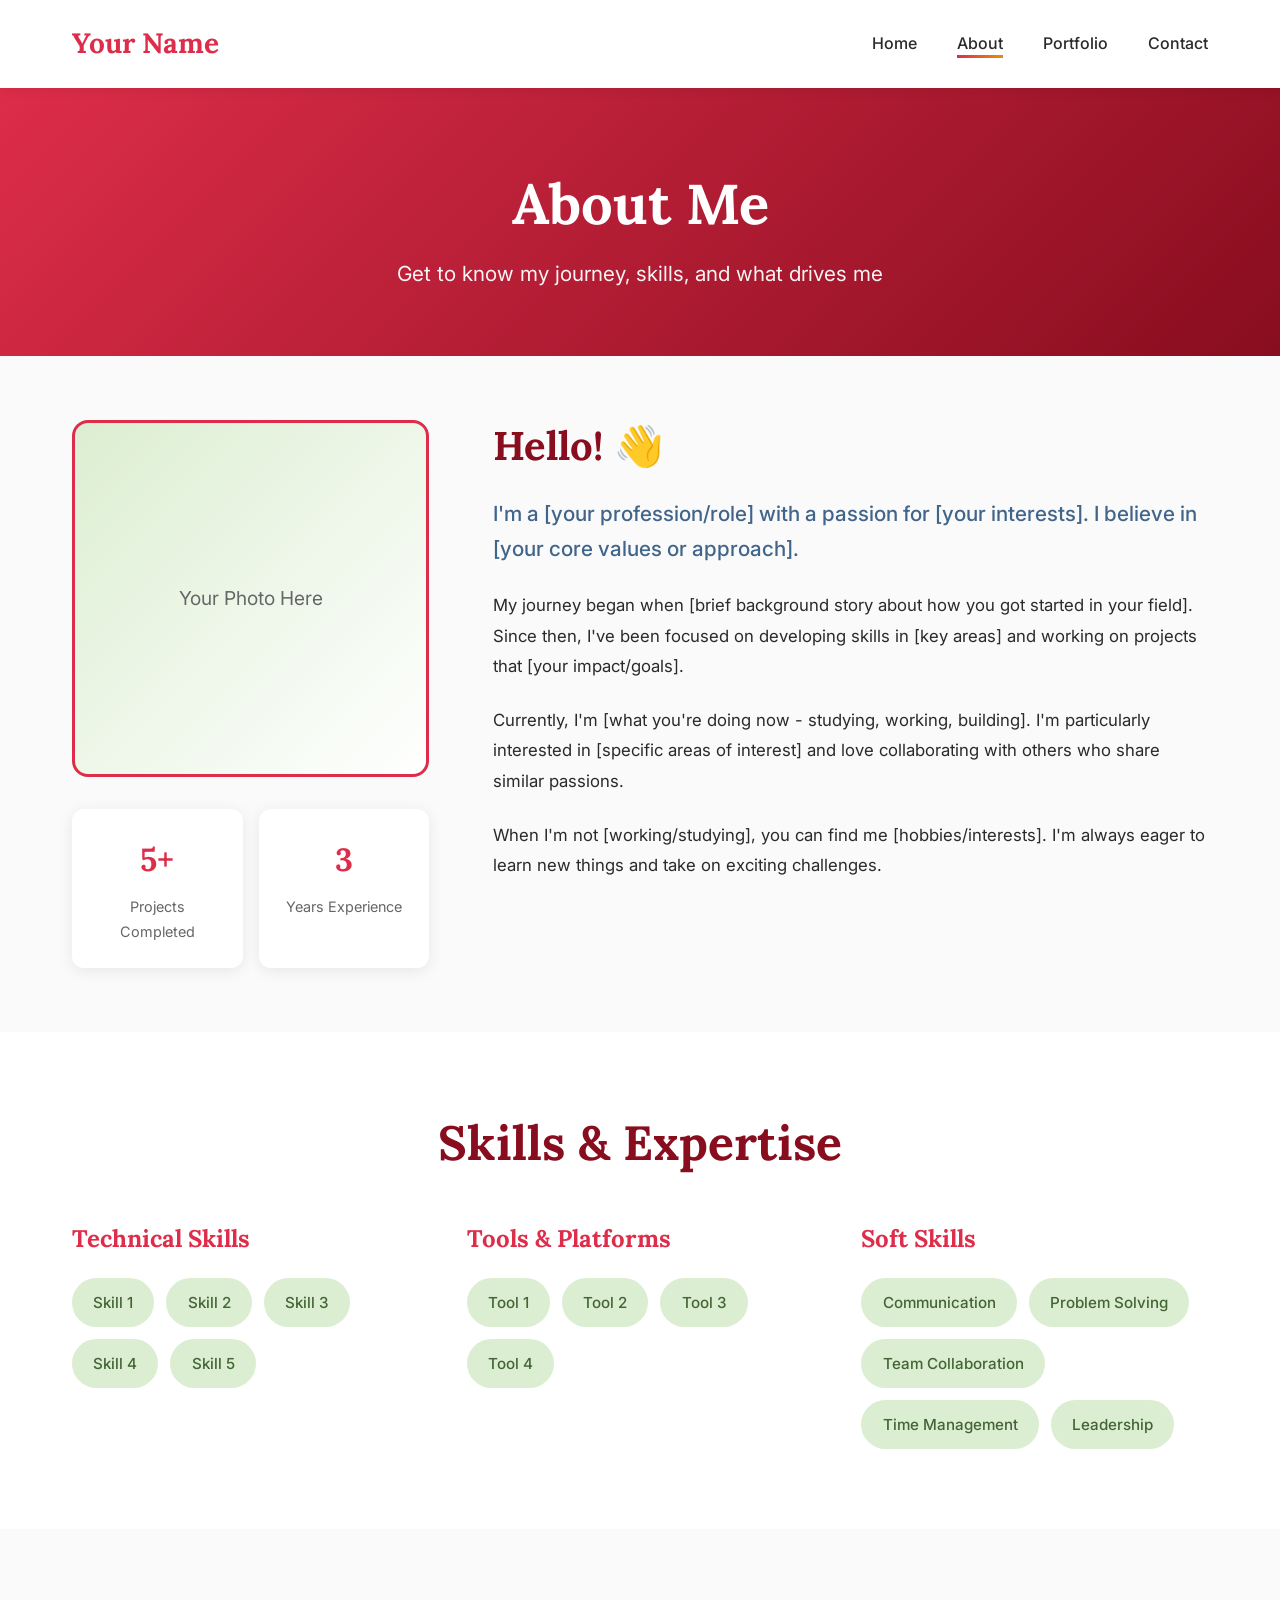
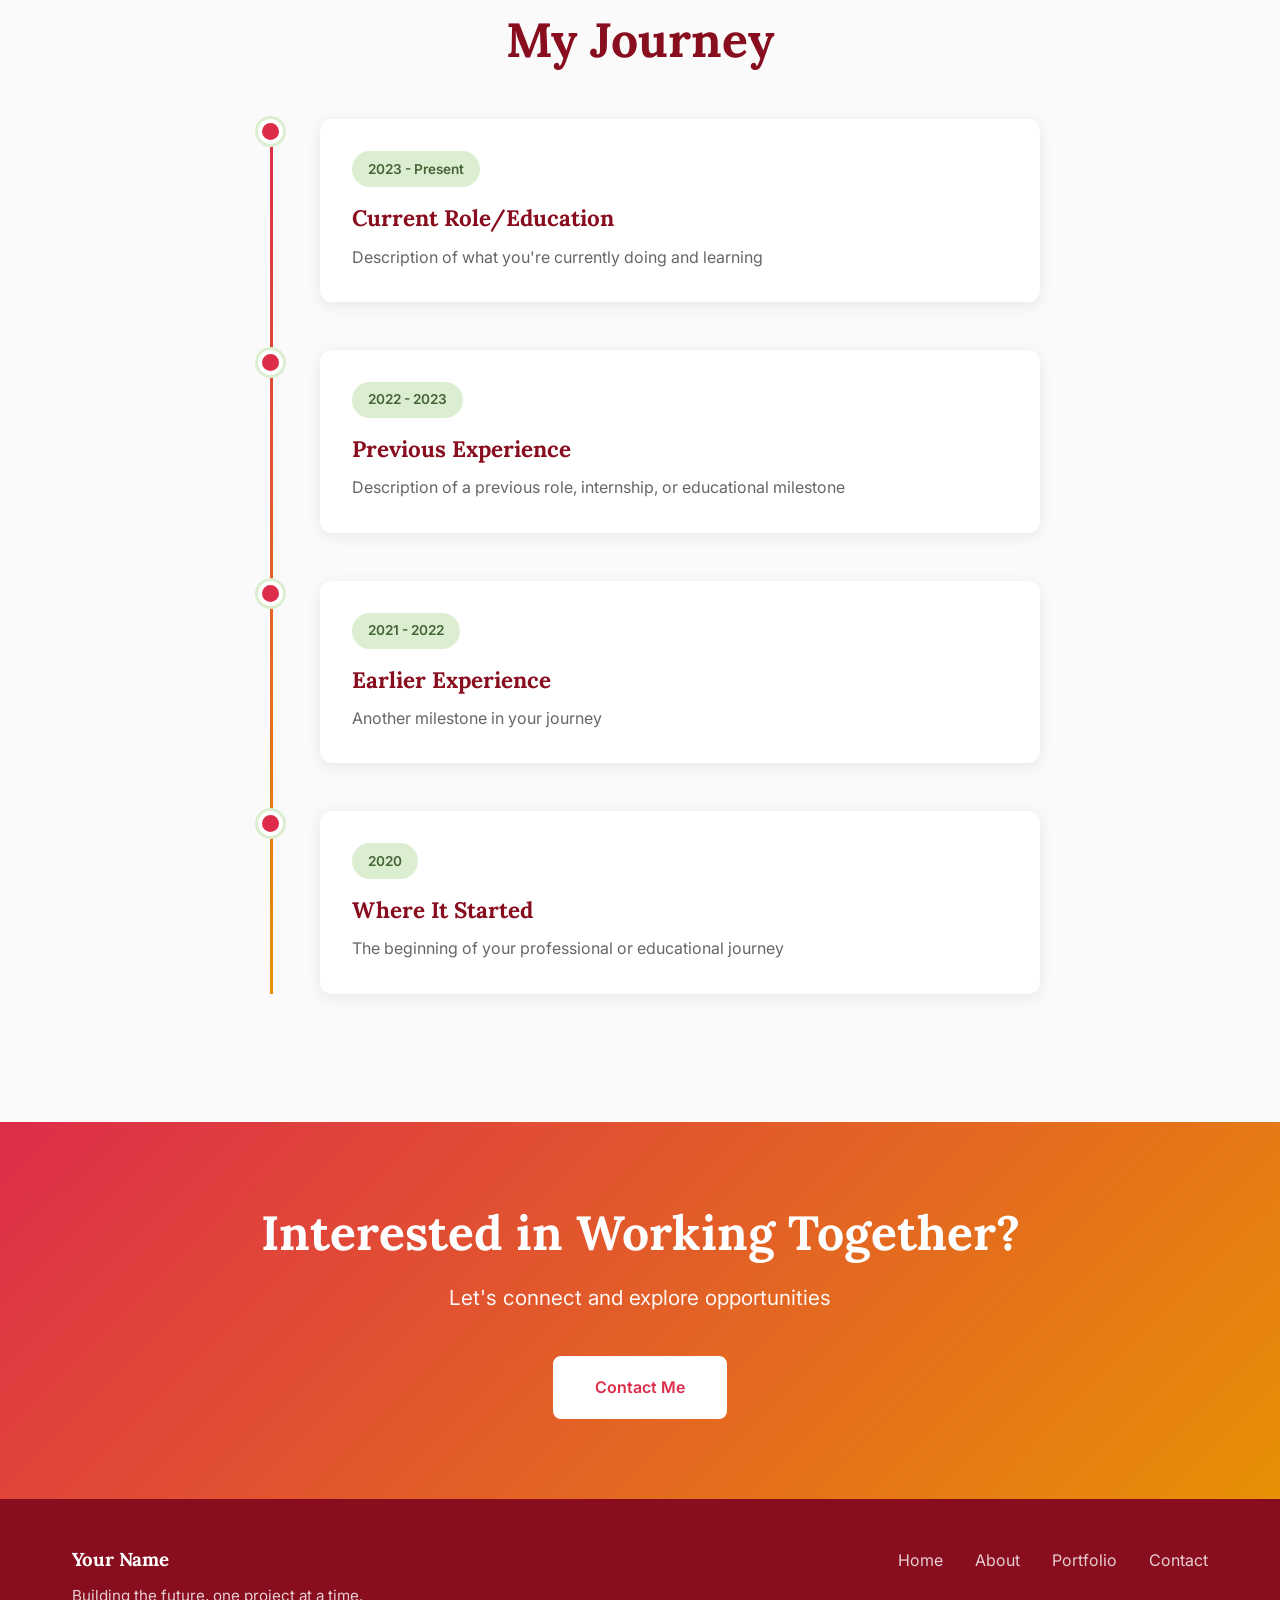
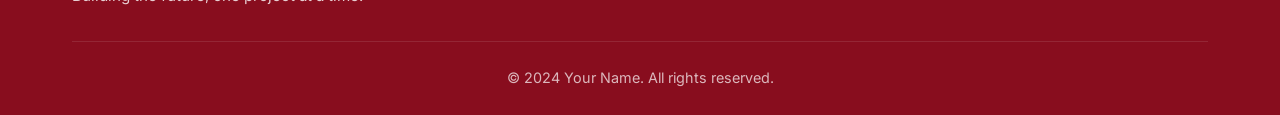
==== about.html @ 92c7a6d3 "Initial commit" ====
<!DOCTYPE html>
<html lang="en">
<head>
    <meta charset="UTF-8">
    <meta name="viewport" content="width=device-width, initial-scale=1.0">
    <title>About - Your Name</title>
    <link rel="stylesheet" href="styles.css">
    <link rel="preconnect" href="https://fonts.googleapis.com">
    <link rel="preconnect" href="https://fonts.gstatic.com" crossorigin>
    <link href="https://fonts.googleapis.com/css2?family=Lora:wght@400;600;700&family=Inter:wght@300;400;500;600;700&display=swap" rel="stylesheet">
</head>
<body>
    <!-- Navigation -->
    <nav class="navbar">
        <div class="nav-container">
            <a href="index.html" class="logo">Your Name</a>
            <ul class="nav-menu">
                <li><a href="index.html">Home</a></li>
                <li><a href="about.html" class="active">About</a></li>
                <li><a href="portfolio.html">Portfolio</a></li>
                <li><a href="contact.html">Contact</a></li>
            </ul>
        </div>
    </nav>

    <!-- Page Header -->
    <section class="page-header">
        <div class="container">
            <h1 class="page-title">About Me</h1>
            <p class="page-description">Get to know my journey, skills, and what drives me</p>
        </div>
    </section>

    <!-- About Content -->
    <section class="about-content">
        <div class="container">
            <div class="about-grid">
                <!-- Photo/Visual Section -->
                <div class="about-visual">
                    <div class="profile-placeholder">
                        <p>Your Photo Here</p>
                    </div>
                    <div class="about-stats">
                        <div class="stat-box">
                            <span class="stat-number">5+</span>
                            <span class="stat-label">Projects Completed</span>
                        </div>
                        <div class="stat-box">
                            <span class="stat-number">3</span>
                            <span class="stat-label">Years Experience</span>
                        </div>
                    </div>
                </div>

                <!-- Text Content -->
                <div class="about-text">
                    <h2>Hello! 👋</h2>
                    <p class="lead">
                        I'm a [your profession/role] with a passion for [your interests]. 
                        I believe in [your core values or approach].
                    </p>
                    <p>
                        My journey began when [brief background story about how you got started 
                        in your field]. Since then, I've been focused on developing skills in 
                        [key areas] and working on projects that [your impact/goals].
                    </p>
                    <p>
                        Currently, I'm [what you're doing now - studying, working, building]. 
                        I'm particularly interested in [specific areas of interest] and love 
                        collaborating with others who share similar passions.
                    </p>
                    <p>
                        When I'm not [working/studying], you can find me [hobbies/interests]. 
                        I'm always eager to learn new things and take on exciting challenges.
                    </p>
                </div>
            </div>
        </div>
    </section>

    <!-- Skills Section -->
    <section class="skills-section">
        <div class="container">
            <h2 class="section-title">Skills & Expertise</h2>
            
            <div class="skills-categories">
                <div class="skill-category">
                    <h3>Technical Skills</h3>
                    <div class="skill-tags">
                        <span class="skill-tag">Skill 1</span>
                        <span class="skill-tag">Skill 2</span>
                        <span class="skill-tag">Skill 3</span>
                        <span class="skill-tag">Skill 4</span>
                        <span class="skill-tag">Skill 5</span>
                    </div>
                </div>

                <div class="skill-category">
                    <h3>Tools & Platforms</h3>
                    <div class="skill-tags">
                        <span class="skill-tag">Tool 1</span>
                        <span class="skill-tag">Tool 2</span>
                        <span class="skill-tag">Tool 3</span>
                        <span class="skill-tag">Tool 4</span>
                    </div>
                </div>

                <div class="skill-category">
                    <h3>Soft Skills</h3>
                    <div class="skill-tags">
                        <span class="skill-tag">Communication</span>
                        <span class="skill-tag">Problem Solving</span>
                        <span class="skill-tag">Team Collaboration</span>
                        <span class="skill-tag">Time Management</span>
                        <span class="skill-tag">Leadership</span>
                    </div>
                </div>
            </div>
        </div>
    </section>

    <!-- Education/Experience Timeline -->
    <section class="timeline-section">
        <div class="container">
            <h2 class="section-title">My Journey</h2>
            
            <div class="timeline">
                <div class="timeline-item">
                    <div class="timeline-dot"></div>
                    <div class="timeline-content">
                        <span class="timeline-date">2023 - Present</span>
                        <h3>Current Role/Education</h3>
                        <p>Description of what you're currently doing and learning</p>
                    </div>
                </div>

                <div class="timeline-item">
                    <div class="timeline-dot"></div>
                    <div class="timeline-content">
                        <span class="timeline-date">2022 - 2023</span>
                        <h3>Previous Experience</h3>
                        <p>Description of a previous role, internship, or educational milestone</p>
                    </div>
                </div>

                <div class="timeline-item">
                    <div class="timeline-dot"></div>
                    <div class="timeline-content">
                        <span class="timeline-date">2021 - 2022</span>
                        <h3>Earlier Experience</h3>
                        <p>Another milestone in your journey</p>
                    </div>
                </div>

                <div class="timeline-item">
                    <div class="timeline-dot"></div>
                    <div class="timeline-content">
                        <span class="timeline-date">2020</span>
                        <h3>Where It Started</h3>
                        <p>The beginning of your professional or educational journey</p>
                    </div>
                </div>
            </div>
        </div>
    </section>

    <!-- CTA Section -->
    <section class="cta-section">
        <div class="container">
            <div class="cta-content">
                <h2>Interested in Working Together?</h2>
                <p>Let's connect and explore opportunities</p>
                <a href="contact.html" class="btn btn-light">Contact Me</a>
            </div>
        </div>
    </section>

    <!-- Footer -->
    <footer class="footer">
        <div class="container">
            <div class="footer-content">
                <div class="footer-left">
                    <h3>Your Name</h3>
                    <p>Building the future, one project at a time.</p>
                </div>
                <div class="footer-links">
                    <a href="index.html">Home</a>
                    <a href="about.html">About</a>
                    <a href="portfolio.html">Portfolio</a>
                    <a href="contact.html">Contact</a>
                </div>
            </div>
            <div class="footer-bottom">
                <p>&copy; 2024 Your Name. All rights reserved.</p>
            </div>
        </div>
    </footer>
</body>
</html>
---- styles.css ----
/* ===========================
   COLOR PALETTE & VARIABLES
   =========================== */

:root {
    /* Color Palette */
    --raspberry: #dd2d4a;
    --carrot-orange: #e89005;
    --baltic-blue: #41658a;
    --crushed-berry: #880d1e;
    --frosted-mint: #dceed1;
    --golden-apricot: #df9a57;
    --hunter-green: #436436;
    
    /* Functional Colors */
    --primary: var(--raspberry);
    --secondary: var(--baltic-blue);
    --accent: var(--carrot-orange);
    --dark: var(--crushed-berry);
    --light: var(--frosted-mint);
    --text-dark: #2a2a2a;
    --text-light: #666;
    --white: #ffffff;
    --background: #fafafa;
    
    /* Typography */
    --font-headline: 'Lora', serif;
    --font-body: 'Inter', sans-serif;
    
    /* Spacing */
    --container-width: 1200px;
    --section-spacing: 5rem;
}

/* ===========================
   RESET & BASE STYLES
   =========================== */

* {
    margin: 0;
    padding: 0;
    box-sizing: border-box;
}

html {
    scroll-behavior: smooth;
    font-size: 16px;
}

body {
    font-family: var(--font-body);
    color: var(--text-dark);
    background-color: var(--background);
    line-height: 1.7;
}

h1, h2, h3, h4, h5, h6 {
    font-family: var(--font-headline);
    color: var(--dark);
    line-height: 1.3;
    font-weight: 700;
}

a {
    text-decoration: none;
    color: inherit;
    transition: all 0.3s ease;
}

img {
    max-width: 100%;
    height: auto;
}

.container {
    max-width: var(--container-width);
    margin: 0 auto;
    padding: 0 2rem;
}

/* ===========================
   NAVIGATION
   =========================== */

.navbar {
    background-color: var(--white);
    padding: 1.25rem 0;
    box-shadow: 0 2px 10px rgba(0,0,0,0.08);
    position: sticky;
    top: 0;
    z-index: 1000;
}

.nav-container {
    max-width: var(--container-width);
    margin: 0 auto;
    padding: 0 2rem;
    display: flex;
    justify-content: space-between;
    align-items: center;
}

.logo {
    font-family: var(--font-headline);
    font-size: 1.75rem;
    font-weight: 700;
    color: var(--primary);
}

.logo:hover {
    color: var(--accent);
}

.nav-menu {
    display: flex;
    list-style: none;
    gap: 2.5rem;
}

.nav-menu a {
    font-weight: 500;
    color: var(--text-dark);
    position: relative;
}

.nav-menu a::after {
    content: '';
    position: absolute;
    bottom: -5px;
    left: 0;
    width: 0;
    height: 3px;
    background: linear-gradient(90deg, var(--primary), var(--accent));
    transition: width 0.3s;
}

.nav-menu a:hover::after,
.nav-menu a.active::after {
    width: 100%;
}

.back-link {
    color: var(--secondary);
    font-weight: 500;
}

.back-link:hover {
    color: var(--primary);
}

/* ===========================
   HERO SECTION
   =========================== */

.hero {
    min-height: 85vh;
    display: flex;
    align-items: center;
    justify-content: center;
    position: relative;
    overflow: hidden;
    background: linear-gradient(135deg, var(--frosted-mint) 0%, var(--white) 100%);
    padding: 4rem 2rem;
}

.hero-content {
    text-align: center;
    max-width: 800px;
    z-index: 10;
}

.hero-badge {
    display: inline-block;
    background-color: var(--primary);
    color: var(--white);
    padding: 0.5rem 1.5rem;
    border-radius: 50px;
    font-size: 0.9rem;
    font-weight: 600;
    margin-bottom: 2rem;
    animation: fadeInDown 0.8s ease;
}

.hero-title {
    font-size: 4rem;
    margin-bottom: 1.5rem;
    color: var(--dark);
    animation: fadeInUp 0.8s ease 0.2s backwards;
}

.hero-title .highlight {
    color: var(--primary);
    position: relative;
}

.hero-description {
    font-size: 1.3rem;
    color: var(--text-light);
    margin-bottom: 2.5rem;
    line-height: 1.8;
    animation: fadeInUp 0.8s ease 0.4s backwards;
}

.hero-buttons {
    display: flex;
    gap: 1.5rem;
    justify-content: center;
    flex-wrap: wrap;
    animation: fadeInUp 0.8s ease 0.6s backwards;
}

/* Hero Decorations */
.hero-decoration {
    position: absolute;
    width: 100%;
    height: 100%;
    top: 0;
    left: 0;
    pointer-events: none;
    overflow: hidden;
}

.decoration-circle {
    position: absolute;
    border-radius: 50%;
    opacity: 0.15;
}

.circle-1 {
    width: 300px;
    height: 300px;
    background: var(--primary);
    top: -100px;
    right: -50px;
}

.circle-2 {
    width: 200px;
    height: 200px;
    background: var(--accent);
    bottom: 10%;
    left: -50px;
}

.circle-3 {
    width: 150px;
    height: 150px;
    background: var(--secondary);
    top: 50%;
    right: 10%;
}

/* ===========================
   BUTTONS
   =========================== */

.btn {
    display: inline-block;
    padding: 1rem 2.5rem;
    font-weight: 600;
    border-radius: 8px;
    transition: all 0.3s ease;
    cursor: pointer;
    border: 2px solid transparent;
    font-family: var(--font-body);
}

.btn-primary {
    background-color: var(--primary);
    color: var(--white);
    border-color: var(--primary);
}

.btn-primary:hover {
    background-color: var(--crushed-berry);
    border-color: var(--crushed-berry);
    transform: translateY(-2px);
    box-shadow: 0 5px 15px rgba(221, 45, 74, 0.3);
}

.btn-secondary {
    background-color: transparent;
    color: var(--secondary);
    border-color: var(--secondary);
}

.btn-secondary:hover {
    background-color: var(--secondary);
    color: var(--white);
}

.btn-light {
    background-color: var(--white);
    color: var(--primary);
    border-color: var(--white);
}

.btn-light:hover {
    background-color: transparent;
    border-color: var(--white);
    color: var(--white);
}

.btn-small {
    padding: 0.6rem 1.5rem;
    font-size: 0.95rem;
}

.btn-full {
    width: 100%;
}

/* ===========================
   SECTION STYLES
   =========================== */

section {
    padding: var(--section-spacing) 0;
}

.section-title {
    font-size: 3rem;
    text-align: center;
    margin-bottom: 1rem;
    color: var(--dark);
}

.section-subtitle {
    text-align: center;
    font-size: 1.2rem;
    color: var(--text-light);
    margin-bottom: 3rem;
}

.section-description {
    text-align: center;
    font-size: 1.15rem;
    color: var(--text-light);
    max-width: 700px;
    margin: 0 auto 3rem;
}

/* ===========================
   HIGHLIGHTS SECTION
   =========================== */

.highlights {
    background-color: var(--white);
}

.highlights-grid {
    display: grid;
    grid-template-columns: repeat(auto-fit, minmax(260px, 1fr));
    gap: 2rem;
    margin-top: 3rem;
}

.highlight-card {
    background: linear-gradient(135deg, var(--white) 0%, var(--frosted-mint) 100%);
    padding: 2.5rem;
    border-radius: 16px;
    text-align: center;
    transition: all 0.3s ease;
    border: 2px solid transparent;
}

.highlight-card:hover {
    transform: translateY(-10px);
    box-shadow: 0 15px 35px rgba(0,0,0,0.1);
}

.card-1:hover { border-color: var(--primary); }
.card-2:hover { border-color: var(--accent); }
.card-3:hover { border-color: var(--secondary); }
.card-4:hover { border-color: var(--hunter-green); }

.card-icon {
    font-size: 3.5rem;
    margin-bottom: 1.5rem;
}

.highlight-card h3 {
    font-size: 1.5rem;
    margin-bottom: 1rem;
    color: var(--dark);
}

.highlight-card p {
    color: var(--text-light);
    line-height: 1.6;
}

/* ===========================
   FEATURED PROJECTS PREVIEW
   =========================== */

.featured-projects {
    background-color: var(--background);
}

.projects-preview {
    display: grid;
    grid-template-columns: repeat(auto-fit, minmax(450px, 1fr));
    gap: 3rem;
    margin-top: 3rem;
}

.project-preview {
    background-color: var(--white);
    border-radius: 16px;
    overflow: hidden;
    box-shadow: 0 5px 20px rgba(0,0,0,0.08);
    transition: all 0.3s ease;
}

.project-preview:hover {
    transform: translateY(-8px);
    box-shadow: 0 15px 40px rgba(0,0,0,0.12);
}

.project-preview-image {
    height: 250px;
    background: linear-gradient(135deg, var(--primary), var(--accent));
    display: flex;
    align-items: center;
    justify-content: center;
}

.preview-placeholder {
    font-size: 2rem;
    color: var(--white);
    font-weight: 700;
    opacity: 0.7;
}

.project-preview-content {
    padding: 2rem;
}

.project-category {
    display: inline-block;
    background-color: var(--frosted-mint);
    color: var(--hunter-green);
    padding: 0.4rem 1rem;
    border-radius: 20px;
    font-size: 0.85rem;
    font-weight: 600;
    margin-bottom: 1rem;
}

.project-preview-content h3 {
    font-size: 1.75rem;
    margin-bottom: 1rem;
}

.project-preview-content p {
    color: var(--text-light);
    margin-bottom: 1.5rem;
}

.link-arrow {
    color: var(--primary);
    font-weight: 600;
}

.link-arrow:hover {
    color: var(--accent);
}

/* ===========================
   PAGE HEADER
   =========================== */

.page-header {
    background: linear-gradient(135deg, var(--primary) 0%, var(--crushed-berry) 100%);
    color: var(--white);
    padding: 5rem 2rem 4rem;
    text-align: center;
}

.page-title {
    font-size: 3.5rem;
    color: var(--white);
    margin-bottom: 1rem;
}

.page-description {
    font-size: 1.3rem;
    opacity: 0.95;
}

/* ===========================
   ABOUT PAGE
   =========================== */

.about-content {
    padding: 4rem 0;
}

.about-grid {
    display: grid;
    grid-template-columns: 1fr 2fr;
    gap: 4rem;
    align-items: start;
}

.about-visual {
    position: sticky;
    top: 100px;
}

.profile-placeholder {
    width: 100%;
    aspect-ratio: 1;
    background: linear-gradient(135deg, var(--frosted-mint), var(--white));
    border-radius: 16px;
    display: flex;
    align-items: center;
    justify-content: center;
    font-size: 1.2rem;
    color: var(--text-light);
    border: 3px solid var(--primary);
    margin-bottom: 2rem;
}

.about-stats {
    display: grid;
    grid-template-columns: 1fr 1fr;
    gap: 1rem;
}

.stat-box {
    background-color: var(--white);
    padding: 1.5rem;
    border-radius: 12px;
    text-align: center;
    box-shadow: 0 3px 15px rgba(0,0,0,0.08);
}

.stat-number {
    display: block;
    font-family: var(--font-headline);
    font-size: 2rem;
    font-weight: 700;
    color: var(--primary);
    margin-bottom: 0.5rem;
}

.stat-label {
    display: block;
    font-size: 0.9rem;
    color: var(--text-light);
}

.about-text h2 {
    font-size: 2.5rem;
    margin-bottom: 1.5rem;
}

.about-text .lead {
    font-size: 1.3rem;
    color: var(--secondary);
    font-weight: 500;
    margin-bottom: 1.5rem;
    line-height: 1.7;
}

.about-text p {
    margin-bottom: 1.5rem;
    font-size: 1.05rem;
    line-height: 1.8;
}

/* ===========================
   SKILLS SECTION
   =========================== */

.skills-section {
    background-color: var(--white);
}

.skills-categories {
    display: grid;
    grid-template-columns: repeat(auto-fit, minmax(300px, 1fr));
    gap: 3rem;
    margin-top: 3rem;
}

.skill-category h3 {
    font-size: 1.5rem;
    margin-bottom: 1.5rem;
    color: var(--primary);
}

.skill-tags {
    display: flex;
    flex-wrap: wrap;
    gap: 0.75rem;
}

.skill-tag {
    background-color: var(--frosted-mint);
    color: var(--hunter-green);
    padding: 0.6rem 1.2rem;
    border-radius: 25px;
    font-size: 0.95rem;
    font-weight: 500;
    transition: all 0.3s;
    border: 2px solid transparent;
}

.skill-tag:hover {
    background-color: var(--primary);
    color: var(--white);
    border-color: var(--primary);
}

/* ===========================
   TIMELINE
   =========================== */

.timeline-section {
    background-color: var(--background);
}

.timeline {
    max-width: 800px;
    margin: 3rem auto 0;
    position: relative;
}

.timeline::before {
    content: '';
    position: absolute;
    left: 30px;
    top: 0;
    bottom: 0;
    width: 3px;
    background: linear-gradient(180deg, var(--primary), var(--accent));
}

.timeline-item {
    position: relative;
    padding-left: 80px;
    margin-bottom: 3rem;
}

.timeline-dot {
    position: absolute;
    left: 18px;
    top: 0;
    width: 25px;
    height: 25px;
    background-color: var(--primary);
    border-radius: 50%;
    border: 4px solid var(--white);
    box-shadow: 0 0 0 3px var(--frosted-mint);
}

.timeline-content {
    background-color: var(--white);
    padding: 2rem;
    border-radius: 12px;
    box-shadow: 0 3px 15px rgba(0,0,0,0.08);
}

.timeline-date {
    display: inline-block;
    background-color: var(--frosted-mint);
    color: var(--hunter-green);
    padding: 0.4rem 1rem;
    border-radius: 20px;
    font-size: 0.85rem;
    font-weight: 600;
    margin-bottom: 1rem;
}

.timeline-content h3 {
    font-size: 1.4rem;
    margin-bottom: 0.75rem;
}

.timeline-content p {
    color: var(--text-light);
    line-height: 1.6;
}

/* ===========================
   PORTFOLIO PAGE
   =========================== */

.portfolio-section {
    background-color: var(--background);
}

.portfolio-grid {
    display: grid;
    grid-template-columns: repeat(auto-fit, minmax(450px, 1fr));
    gap: 2.5rem;
    margin-top: 3rem;
}

.portfolio-card {
    background-color: var(--white);
    border-radius: 16px;
    overflow: hidden;
    box-shadow: 0 5px 20px rgba(0,0,0,0.08);
    transition: all 0.3s ease;
}

.portfolio-card:hover {
    transform: translateY(-8px);
    box-shadow: 0 15px 40px rgba(0,0,0,0.15);
}

.portfolio-card.featured {
    border: 3px solid var(--primary);
}

.portfolio-image {
    height: 260px;
    background: linear-gradient(135deg, var(--secondary), var(--primary));
    display: flex;
    align-items: center;
    justify-content: center;
    position: relative;
}

.image-placeholder {
    font-size: 1.5rem;
    color: var(--white);
    font-weight: 600;
    opacity: 0.7;
}

.project-badge {
    position: absolute;
    top: 1rem;
    right: 1rem;
    background-color: var(--accent);
    color: var(--white);
    padding: 0.4rem 1rem;
    border-radius: 20px;
    font-size: 0.85rem;
    font-weight: 600;
}

.portfolio-content {
    padding: 2rem;
}

.project-meta {
    display: block;
    color: var(--text-light);
    font-size: 0.9rem;
    margin-bottom: 0.75rem;
    font-weight: 500;
}

.portfolio-content h3 {
    font-size: 1.75rem;
    margin-bottom: 1rem;
}

.portfolio-content p {
    color: var(--text-light);
    margin-bottom: 1.5rem;
    line-height: 1.7;
}

.project-tags {
    display: flex;
    flex-wrap: wrap;
    gap: 0.75rem;
    margin-bottom: 1.5rem;
}

.project-tags span {
    background-color: var(--frosted-mint);
    color: var(--hunter-green);
    padding: 0.4rem 1rem;
    border-radius: 20px;
    font-size: 0.85rem;
    font-weight: 500;
}

/* ===========================
   CONTACT PAGE
   =========================== */

.contact-section {
    background-color: var(--background);
}

.contact-grid {
    display: grid;
    grid-template-columns: 1fr 1.5fr;
    gap: 4rem;
    margin-top: 3rem;
}

.contact-info-panel,
.contact-form-panel {
    background-color: var(--white);
    padding: 3rem;
    border-radius: 16px;
    box-shadow: 0 5px 20px rgba(0,0,0,0.08);
}

.contact-info-panel h2,
.contact-form-panel h2 {
    font-size: 2rem;
    margin-bottom: 1rem;
}

.contact-info-panel p {
    color: var(--text-light);
    margin-bottom: 2rem;
    line-height: 1.7;
}

.contact-methods {
    display: flex;
    flex-direction: column;
    gap: 1.5rem;
    margin-bottom: 2rem;
}

.contact-item {
    display: flex;
    gap: 1.5rem;
    align-items: start;
}

.contact-icon {
    font-size: 2rem;
    flex-shrink: 0;
}

.contact-details h4 {
    font-size: 1.1rem;
    margin-bottom: 0.5rem;
}

.contact-details a {
    color: var(--primary);
}

.contact-details a:hover {
    color: var(--accent);
    text-decoration: underline;
}

.availability {
    background-color: var(--frosted-mint);
    padding: 1.5rem;
    border-radius: 12px;
    border-left: 4px solid var(--hunter-green);
}

.availability h4 {
    margin-bottom: 0.5rem;
}

.availability p {
    margin: 0;
    color: var(--hunter-green);
    font-weight: 500;
}

/* Contact Form */
.form-instruction {
    font-size: 0.9rem;
    color: var(--text-light);
    margin-bottom: 2rem;
    font-style: italic;
}

.form-group {
    margin-bottom: 1.5rem;
}

.form-group label {
    display: block;
    margin-bottom: 0.5rem;
    font-weight: 600;
    color: var(--dark);
}

.form-group input,
.form-group textarea {
    width: 100%;
    padding: 0.9rem;
    border: 2px solid #e0e0e0;
    border-radius: 8px;
    font-family: var(--font-body);
    font-size: 1rem;
    transition: border-color 0.3s;
}

.form-group input:focus,
.form-group textarea:focus {
    outline: none;
    border-color: var(--primary);
}

.form-group textarea {
    resize: vertical;
}

/* ===========================
   PROJECT REPORT PAGES
   =========================== */

.report-header {
    background: linear-gradient(135deg, var(--secondary) 0%, var(--primary) 100%);
    color: var(--white);
    padding: 5rem 2rem 3rem;
    text-align: center;
}

.report-category {
    display: inline-block;
    background-color: rgba(255,255,255,0.2);
    padding: 0.5rem 1.5rem;
    border-radius: 25px;
    font-size: 0.9rem;
    font-weight: 600;
    margin-bottom: 1.5rem;
}

.report-title {
    font-size: 3.5rem;
    color: var(--white);
    margin-bottom: 1rem;
}

.report-subtitle {
    font-size: 1.3rem;
    opacity: 0.95;
    margin-bottom: 2.5rem;
}

.report-meta {
    display: flex;
    justify-content: center;
    gap: 3rem;
    flex-wrap: wrap;
}

.meta-item {
    display: flex;
    flex-direction: column;
    align-items: center;
}

.meta-label {
    font-size: 0.9rem;
    opacity: 0.9;
    margin-bottom: 0.3rem;
}

.meta-value {
    font-size: 1.1rem;
    font-weight: 600;
}

/* Report Content Layout */
.report-content {
    background-color: var(--background);
    padding: 4rem 0;
}

.report-layout {
    display: grid;
    grid-template-columns: 2.5fr 1fr;
    gap: 3rem;
    align-items: start;
}

.report-main {
    background-color: var(--white);
    padding: 3rem;
    border-radius: 16px;
    box-shadow: 0 3px 20px rgba(0,0,0,0.08);
}

.report-section {
    margin-bottom: 3rem;
}

.report-section:last-child {
    margin-bottom: 0;
}

.section-heading {
    font-size: 2rem;
    color: var(--primary);
    margin-bottom: 1.5rem;
    padding-bottom: 0.75rem;
    border-bottom: 3px solid var(--frosted-mint);
}

.report-section h3 {
    font-size: 1.4rem;
    margin: 2rem 0 1rem;
    color: var(--secondary);
}

.report-section h4 {
    font-size: 1.1rem;
    margin: 1.5rem 0 0.75rem;
    color: var(--dark);
}

.report-section p {
    margin-bottom: 1rem;
    line-height: 1.8;
    color: var(--text-light);
}

.report-section ul,
.report-section ol {
    margin-left: 2rem;
    margin-bottom: 1.5rem;
}

.report-section li {
    margin-bottom: 0.75rem;
    line-height: 1.7;
    color: var(--text-light);
}

.objectives-list {
    list-style: none;
    margin-left: 0;
}

.objectives-list li {
    background-color: var(--frosted-mint);
    padding: 1rem 1.5rem;
    margin-bottom: 1rem;
    border-radius: 8px;
    border-left: 4px solid var(--primary);
}

/* Highlight Box */
.highlight-box {
    background: linear-gradient(135deg, var(--frosted-mint), var(--white));
    padding: 2rem;
    border-radius: 12px;
    border-left: 5px solid var(--accent);
    margin: 2rem 0;
}

.highlight-box h4 {
    color: var(--primary);
    margin-bottom: 1rem;
}

.highlight-box p {
    margin-bottom: 0;
}

/* Process Steps */
.process-steps {
    margin: 2rem 0;
}

.process-step {
    display: flex;
    gap: 1.5rem;
    margin-bottom: 2rem;
    align-items: start;
}

.step-number {
    background: linear-gradient(135deg, var(--primary), var(--accent));
    color: var(--white);
    width: 50px;
    height: 50px;
    border-radius: 50%;
    display: flex;
    align-items: center;
    justify-content: center;
    font-size: 1.5rem;
    font-weight: 700;
    flex-shrink: 0;
}

.step-content h4 {
    margin: 0 0 0.5rem 0;
}

.step-content p {
    margin: 0;
}

/* Results Grid */
.results-grid {
    display: grid;
    grid-template-columns: repeat(auto-fit, minmax(150px, 1fr));
    gap: 1.5rem;
    margin: 2rem 0;
}

.result-card {
    background: linear-gradient(135deg, var(--frosted-mint), var(--white));
    padding: 2rem;
    border-radius: 12px;
    text-align: center;
    border: 2px solid var(--primary);
}

.result-number {
    display: block;
    font-family: var(--font-headline);
    font-size: 2.5rem;
    font-weight: 700;
    color: var(--primary);
    margin-bottom: 0.5rem;
}

.result-label {
    display: block;
    font-size: 0.95rem;
    color: var(--text-light);
    font-weight: 500;
}

/* Report Sidebar */
.report-sidebar {
    position: sticky;
    top: 100px;
}

.sidebar-section {
    background-color: var(--white);
    padding: 2rem;
    border-radius: 12px;
    box-shadow: 0 3px 15px rgba(0,0,0,0.08);
    margin-bottom: 2rem;
}

.sidebar-section h3 {
    font-size: 1.3rem;
    margin-bottom: 1.5rem;
    color: var(--primary);
}

.details-list {
    display: flex;
    flex-direction: column;
    gap: 1rem;
}

.details-list dt {
    font-weight: 600;
    color: var(--dark);
    font-size: 0.9rem;
}

.details-list dd {
    color: var(--text-light);
    margin-left: 0;
    margin-bottom: 0.5rem;
}

.sidebar-tags {
    display: flex;
    flex-wrap: wrap;
    gap: 0.75rem;
}

.sidebar-tags span {
    background-color: var(--frosted-mint);
    color: var(--hunter-green);
    padding: 0.5rem 1rem;
    border-radius: 20px;
    font-size: 0.85rem;
    font-weight: 500;
}

.resource-list {
    list-style: none;
    padding: 0;
}

.resource-list li {
    margin-bottom: 0.75rem;
}

.resource-list a {
    color: var(--primary);
    font-weight: 500;
}

.resource-list a:hover {
    color: var(--accent);
    text-decoration: underline;
}

.sidebar-cta {
    background: linear-gradient(135deg, var(--primary), var(--accent));
    padding: 1.5rem;
    border-radius: 12px;
    text-align: center;
    color: var(--white);
}

.sidebar-cta p {
    margin-bottom: 1rem;
}

.sidebar-cta .btn-small {
    background-color: var(--white);
    color: var(--primary);
}

.sidebar-cta .btn-small:hover {
    background-color: var(--frosted-mint);
}

/* Project Navigation */
.project-navigation {
    background-color: var(--white);
    padding: 2rem 0;
    border-top: 1px solid #e0e0e0;
}

.nav-center {
    display: inline-block;
    color: var(--secondary);
    font-weight: 600;
    font-size: 1.1rem;
}

.nav-center:hover {
    color: var(--primary);
}

/* ===========================
   CTA SECTION
   =========================== */

.cta-section {
    background: linear-gradient(135deg, var(--primary) 0%, var(--accent) 100%);
    color: var(--white);
    text-align: center;
    padding: 5rem 2rem;
}

.cta-content h2 {
    font-size: 3rem;
    color: var(--white);
    margin-bottom: 1rem;
}

.cta-content p {
    font-size: 1.3rem;
    margin-bottom: 2.5rem;
    opacity: 0.95;
}

/* ===========================
   FOOTER
   =========================== */

.footer {
    background-color: var(--dark);
    color: var(--white);
    padding: 3rem 2rem 1.5rem;
}

.footer-content {
    display: flex;
    justify-content: space-between;
    align-items: start;
    margin-bottom: 2rem;
}

.footer-left h3 {
    color: var(--white);
    margin-bottom: 0.75rem;
}

.footer-left p {
    color: rgba(255,255,255,0.8);
    font-size: 0.95rem;
}

.footer-links {
    display: flex;
    gap: 2rem;
}

.footer-links a {
    color: rgba(255,255,255,0.8);
    transition: color 0.3s;
}

.footer-links a:hover {
    color: var(--accent);
}

.footer-bottom {
    border-top: 1px solid rgba(255,255,255,0.1);
    padding-top: 1.5rem;
    text-align: center;
}

.footer-bottom p {
    color: rgba(255,255,255,0.7);
    font-size: 0.9rem;
}

/* ===========================
   ANIMATIONS
   =========================== */

@keyframes fadeInUp {
    from {
        opacity: 0;
        transform: translateY(30px);
    }
    to {
        opacity: 1;
        transform: translateY(0);
    }
}

@keyframes fadeInDown {
    from {
        opacity: 0;
        transform: translateY(-20px);
    }
    to {
        opacity: 1;
        transform: translateY(0);
    }
}

/* ===========================
   RESPONSIVE DESIGN
   =========================== */

@media (max-width: 1024px) {
    .about-grid,
    .contact-grid,
    .report-layout {
        grid-template-columns: 1fr;
    }
    
    .about-visual,
    .report-sidebar {
        position: static;
    }
    
    .projects-preview,
    .portfolio-grid {
        grid-template-columns: 1fr;
    }
}

@media (max-width: 768px) {
    :root {
        --section-spacing: 3rem;
    }
    
    .nav-menu {
        gap: 1.5rem;
        font-size: 0.9rem;
    }
    
    .hero-title {
        font-size: 2.5rem;
    }
    
    .section-title,
    .page-title,
    .report-title {
        font-size: 2.5rem;
    }
    
    .cta-content h2 {
        font-size: 2rem;
    }
    
    .hero-buttons {
        flex-direction: column;
        width: 100%;
    }
    
    .btn {
        width: 100%;
    }
    
    .footer-content {
        flex-direction: column;
        gap: 2rem;
    }
    
    .footer-links {
        flex-direction: column;
        gap: 1rem;
    }
    
    .report-main {
        padding: 2rem 1.5rem;
    }
}

@media (max-width: 480px) {
    .hero {
        padding: 2rem 1rem;
    }
    
    .hero-title {
        font-size: 2rem;
    }
    
    .nav-menu {
        flex-wrap: wrap;
        justify-content: center;
    }
    
    .container {
        padding: 0 1.5rem;
    }
}
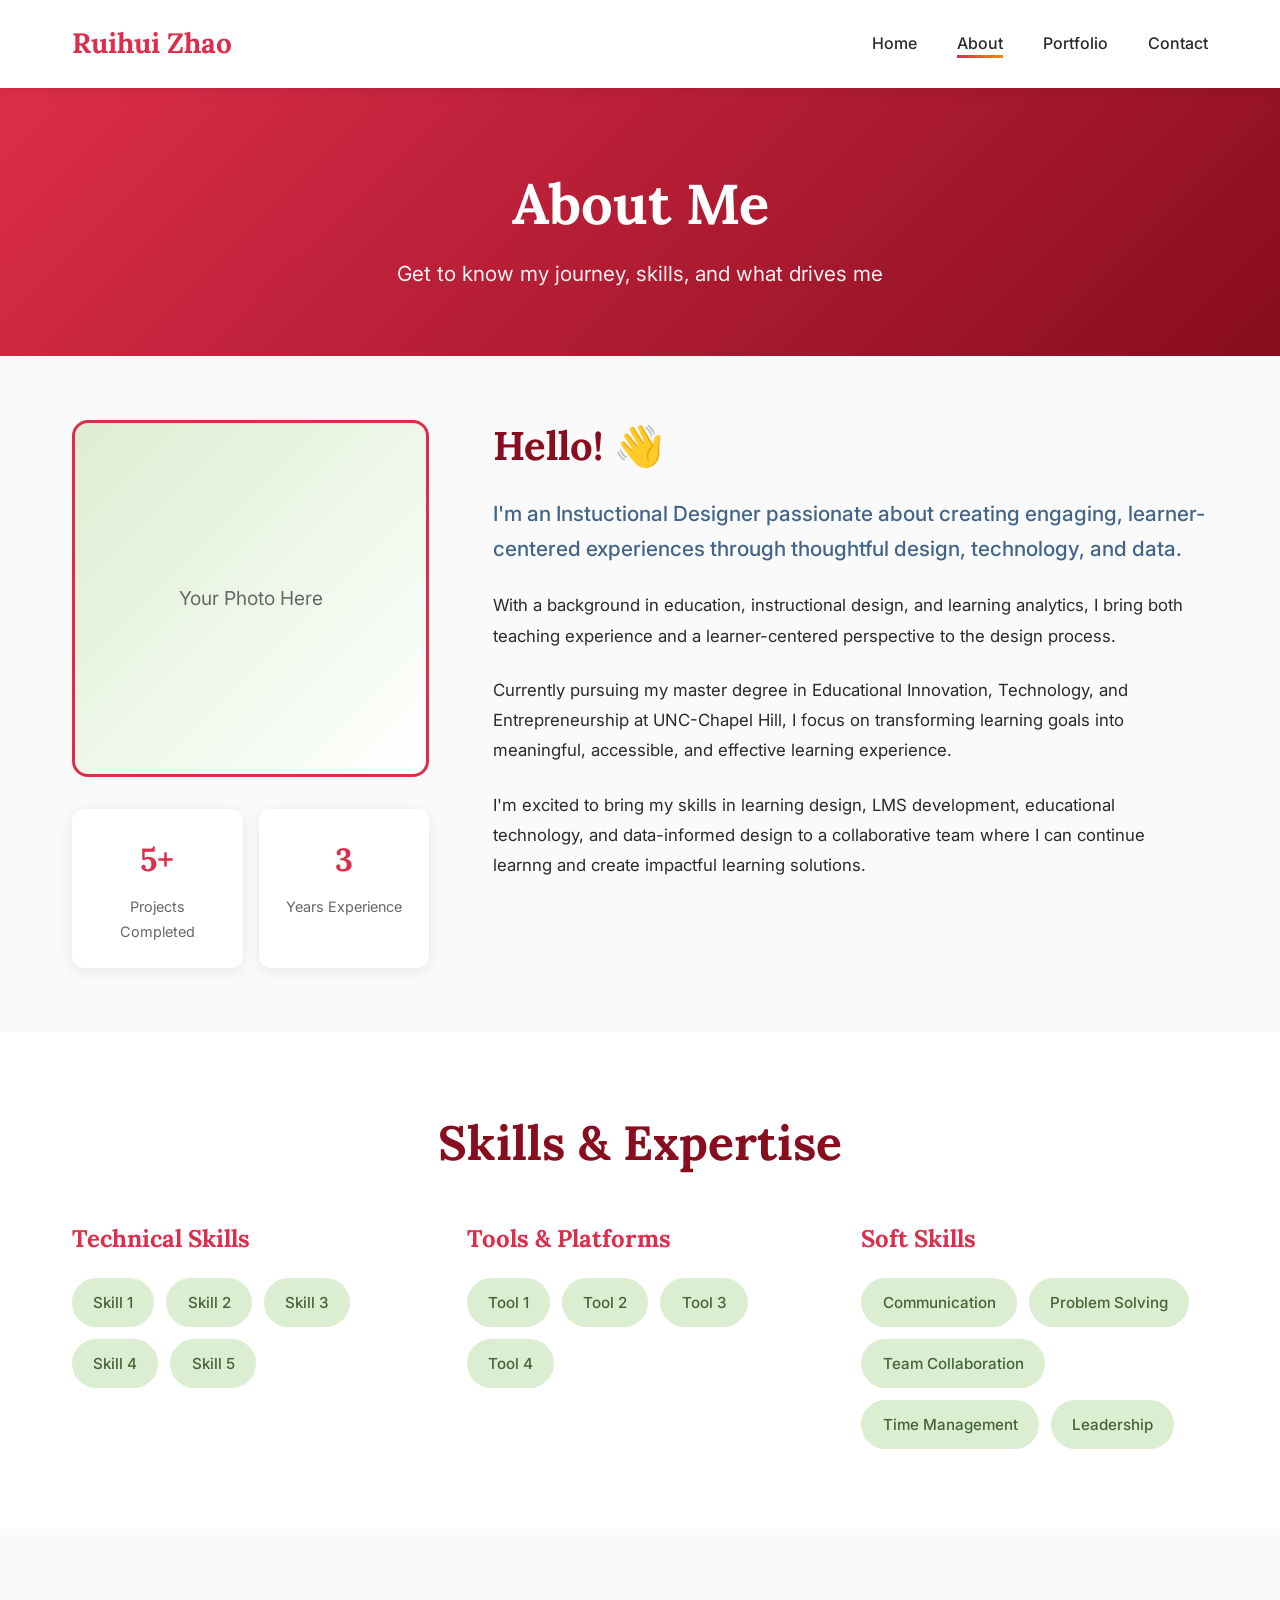
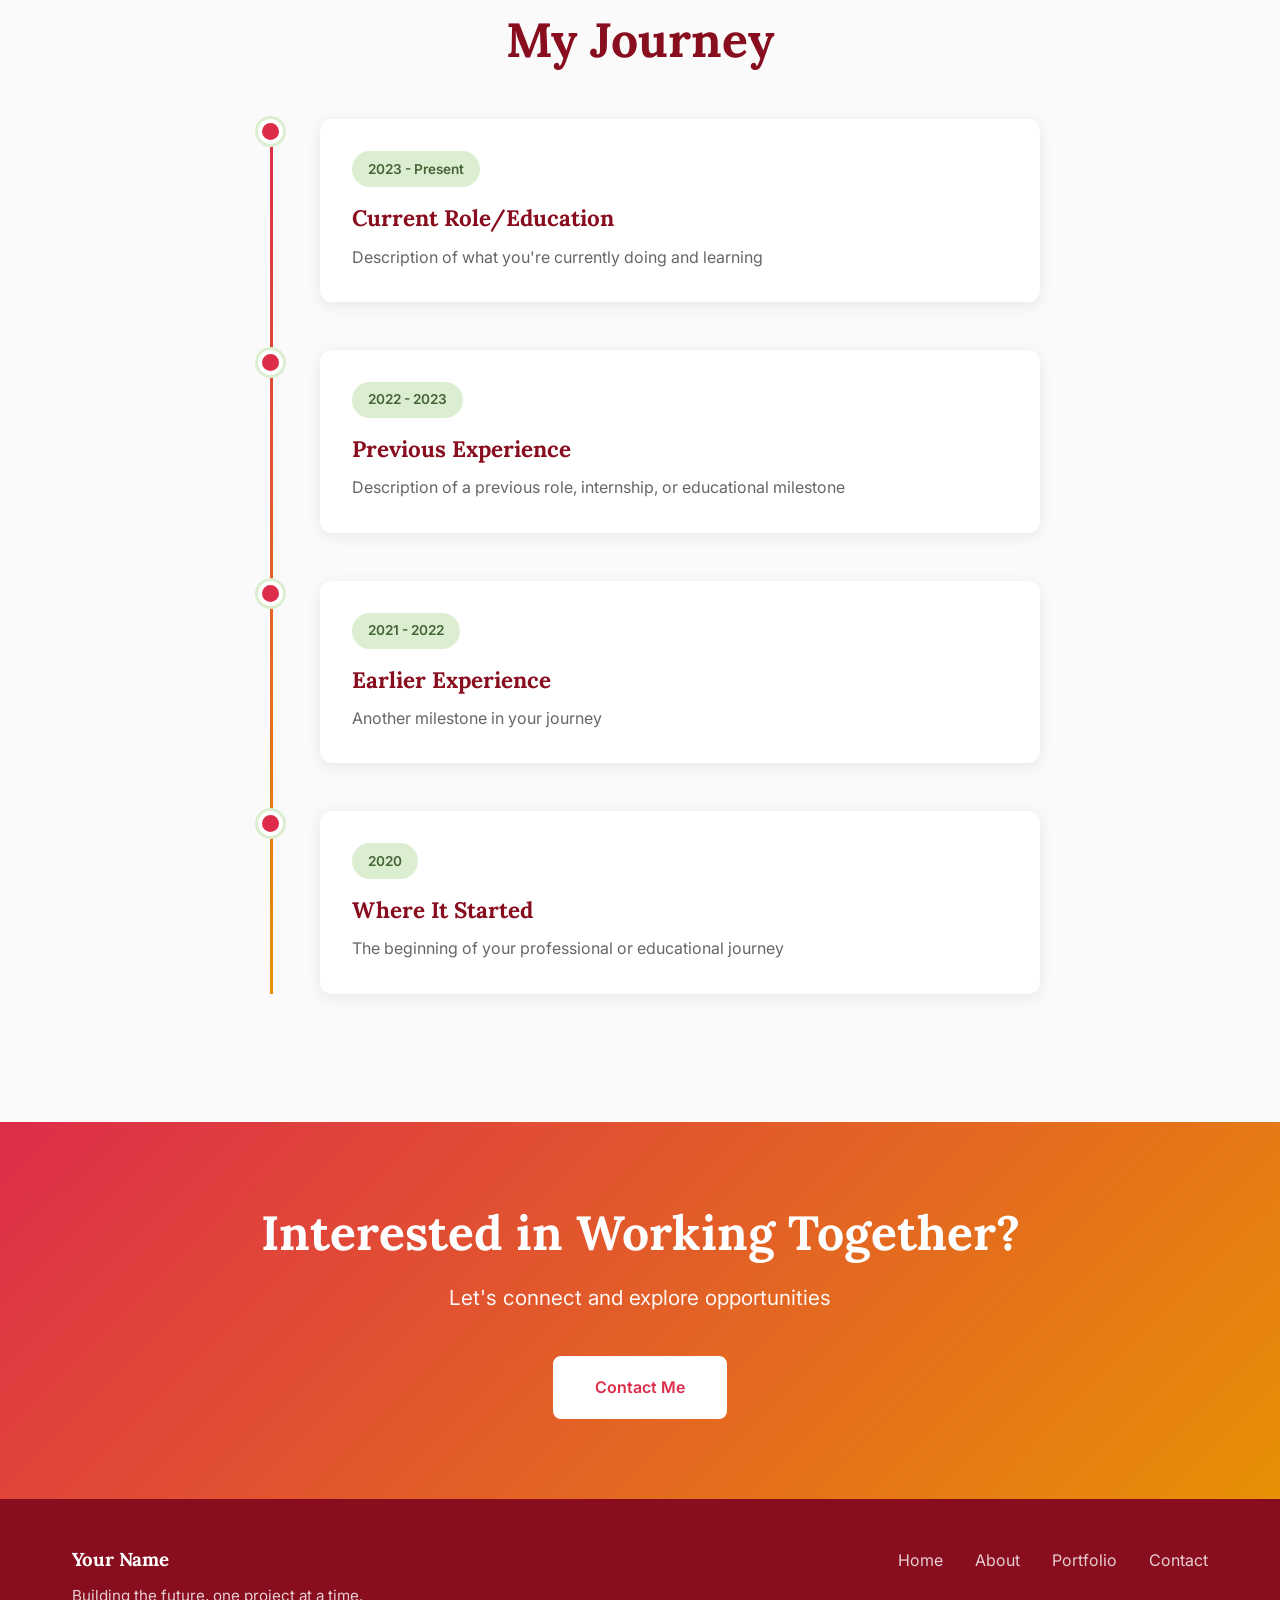
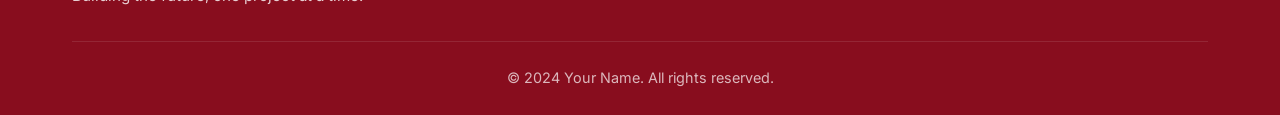
==== commit 1209f863: "Revise about section with personal and professional info Updated personal information and profession" ====
--- a/about.html
+++ b/about.html
@@ -13,7 +13,7 @@
     <!-- Navigation -->
     <nav class="navbar">
         <div class="nav-container">
-            <a href="index.html" class="logo">Your Name</a>
+            <a href="index.html" class="logo">Ruihui Zhao</a>
             <ul class="nav-menu">
                 <li><a href="index.html">Home</a></li>
                 <li><a href="about.html" class="active">About</a></li>
@@ -56,22 +56,25 @@
                 <div class="about-text">
                     <h2>Hello! 👋</h2>
                     <p class="lead">
-                        I'm a [your profession/role] with a passion for [your interests]. 
-                        I believe in [your core values or approach].
+                        I'm an Instuctional Designer passionate about creating engaging,
+                        learner-centered experiences through thoughtful design, technology, 
+                        and data.
                     </p>
                     <p>
-                        My journey began when [brief background story about how you got started 
-                        in your field]. Since then, I've been focused on developing skills in 
-                        [key areas] and working on projects that [your impact/goals].
+                        With a background in education, instructional design, and learning
+                        analytics, I bring both teaching experience and a learner-centered
+                        perspective to the design process. 
                     </p>
                     <p>
-                        Currently, I'm [what you're doing now - studying, working, building]. 
-                        I'm particularly interested in [specific areas of interest] and love 
-                        collaborating with others who share similar passions.
+                        Currently pursuing my master degree in Educational Innovation,
+                        Technology, and Entrepreneurship at UNC-Chapel Hill, I focus on
+                        transforming learning goals into meaningful, accessible, and effective
+                        learning experience.
                     </p>
                     <p>
-                        When I'm not [working/studying], you can find me [hobbies/interests]. 
-                        I'm always eager to learn new things and take on exciting challenges.
+                        I'm excited to bring my skills in learning design, LMS development,
+                        educational technology, and data-informed design to a collaborative
+                        team where I can continue learnng and create impactful learning solutions.
                     </p>
                 </div>
             </div>
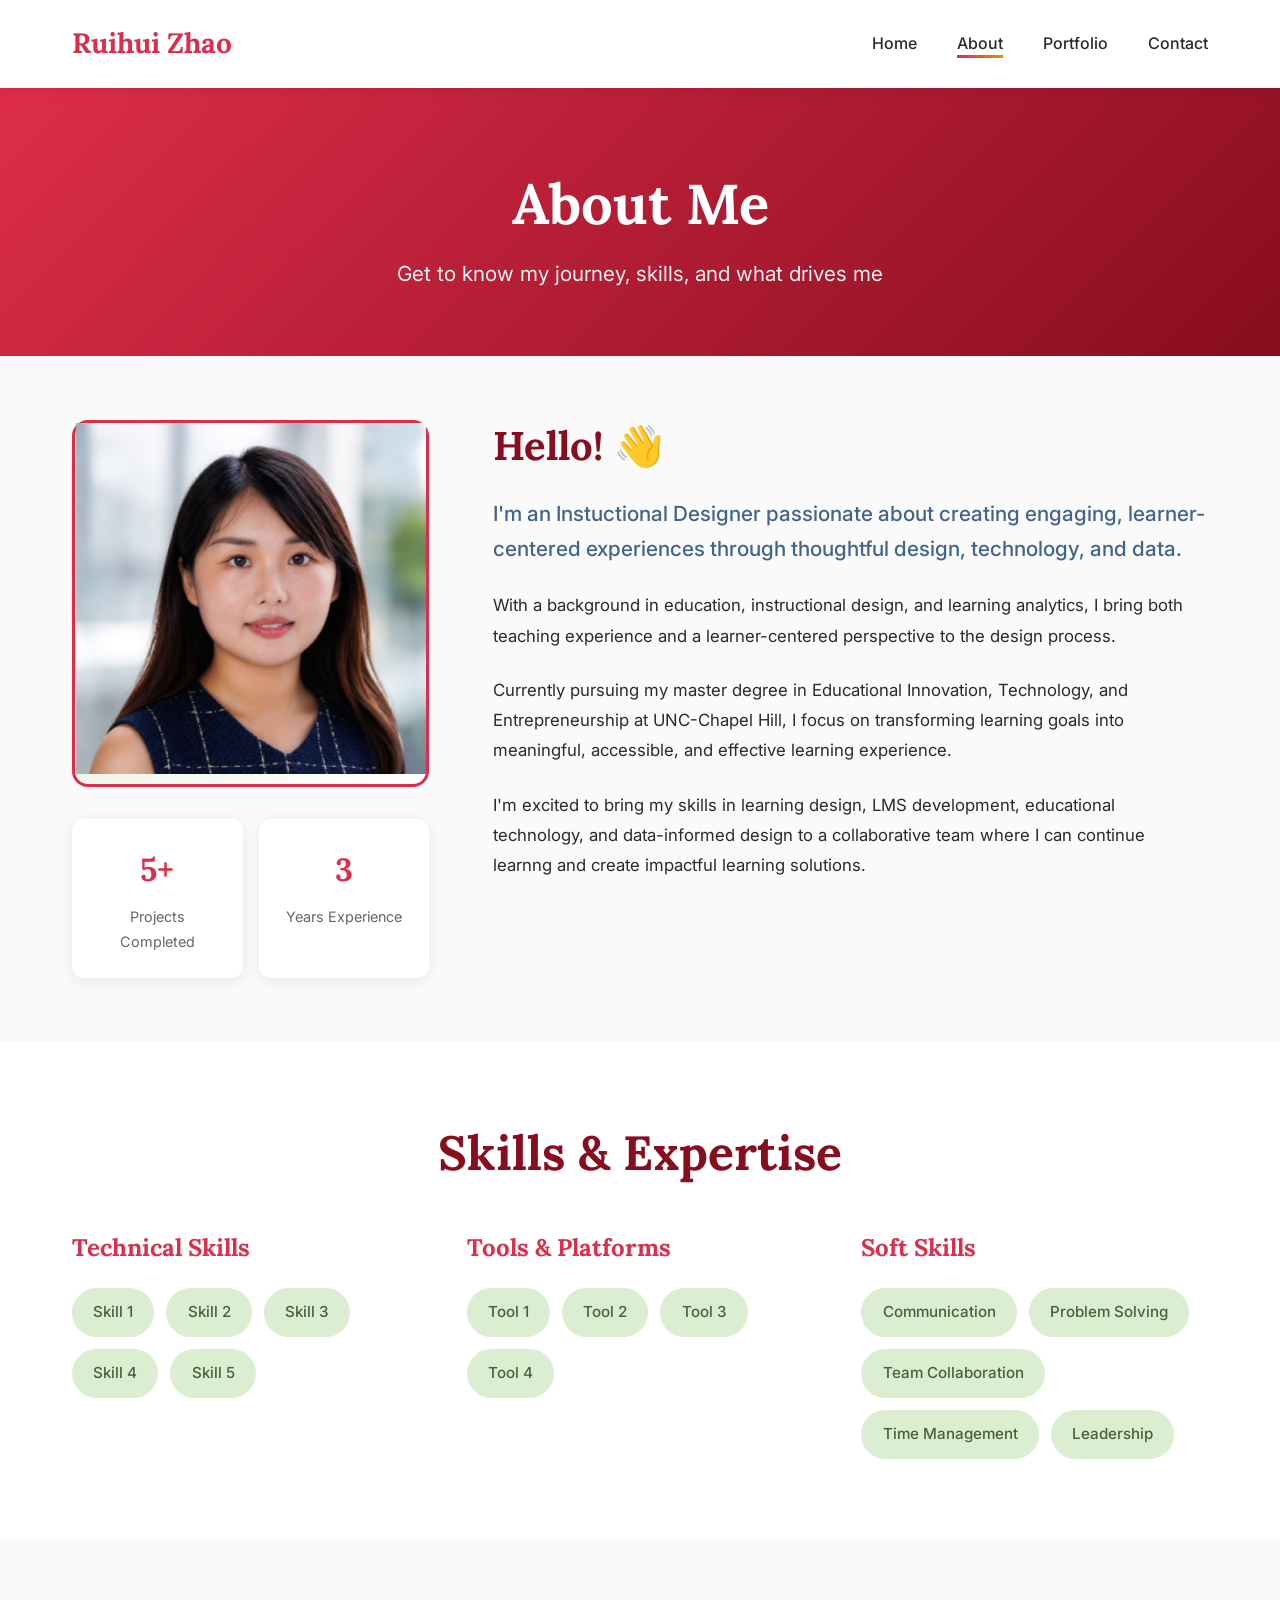
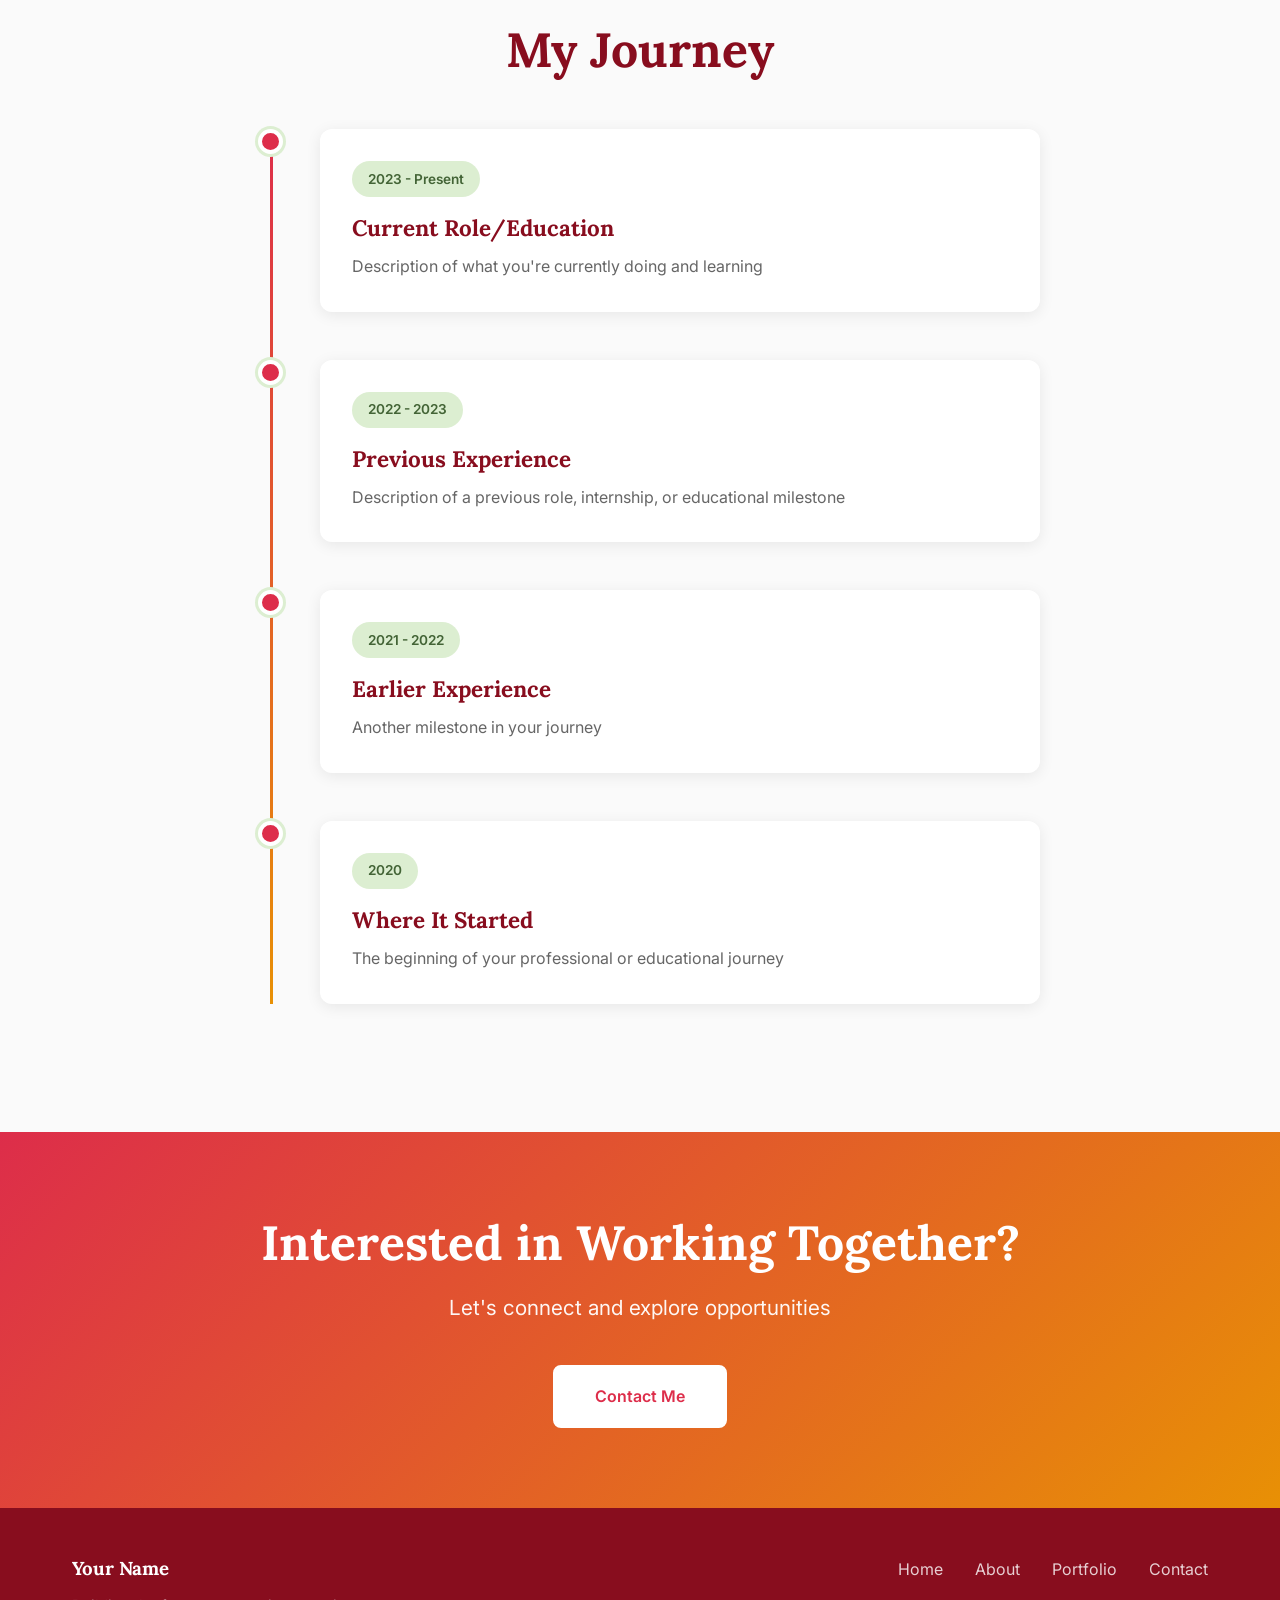
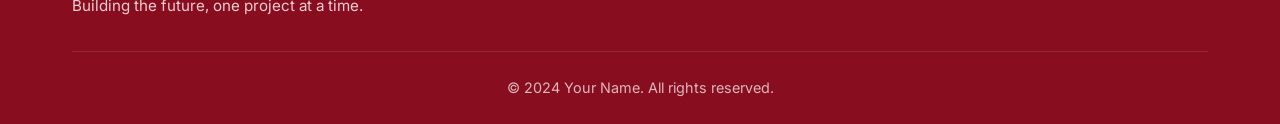
==== commit 865c0f2d: "Update title and profile photo in about.html" ====
--- a/about.html
+++ b/about.html
@@ -3,7 +3,7 @@
 <head>
     <meta charset="UTF-8">
     <meta name="viewport" content="width=device-width, initial-scale=1.0">
-    <title>About - Your Name</title>
+    <title>About - Ruihui Zhao</title>
     <link rel="stylesheet" href="styles.css">
     <link rel="preconnect" href="https://fonts.googleapis.com">
     <link rel="preconnect" href="https://fonts.gstatic.com" crossorigin>
@@ -38,7 +38,7 @@
                 <!-- Photo/Visual Section -->
                 <div class="about-visual">
                     <div class="profile-placeholder">
-                        <p>Your Photo Here</p>
+                        <p><img src="profile.png" alt="Profile photo"></p>
                     </div>
                     <div class="about-stats">
                         <div class="stat-box">
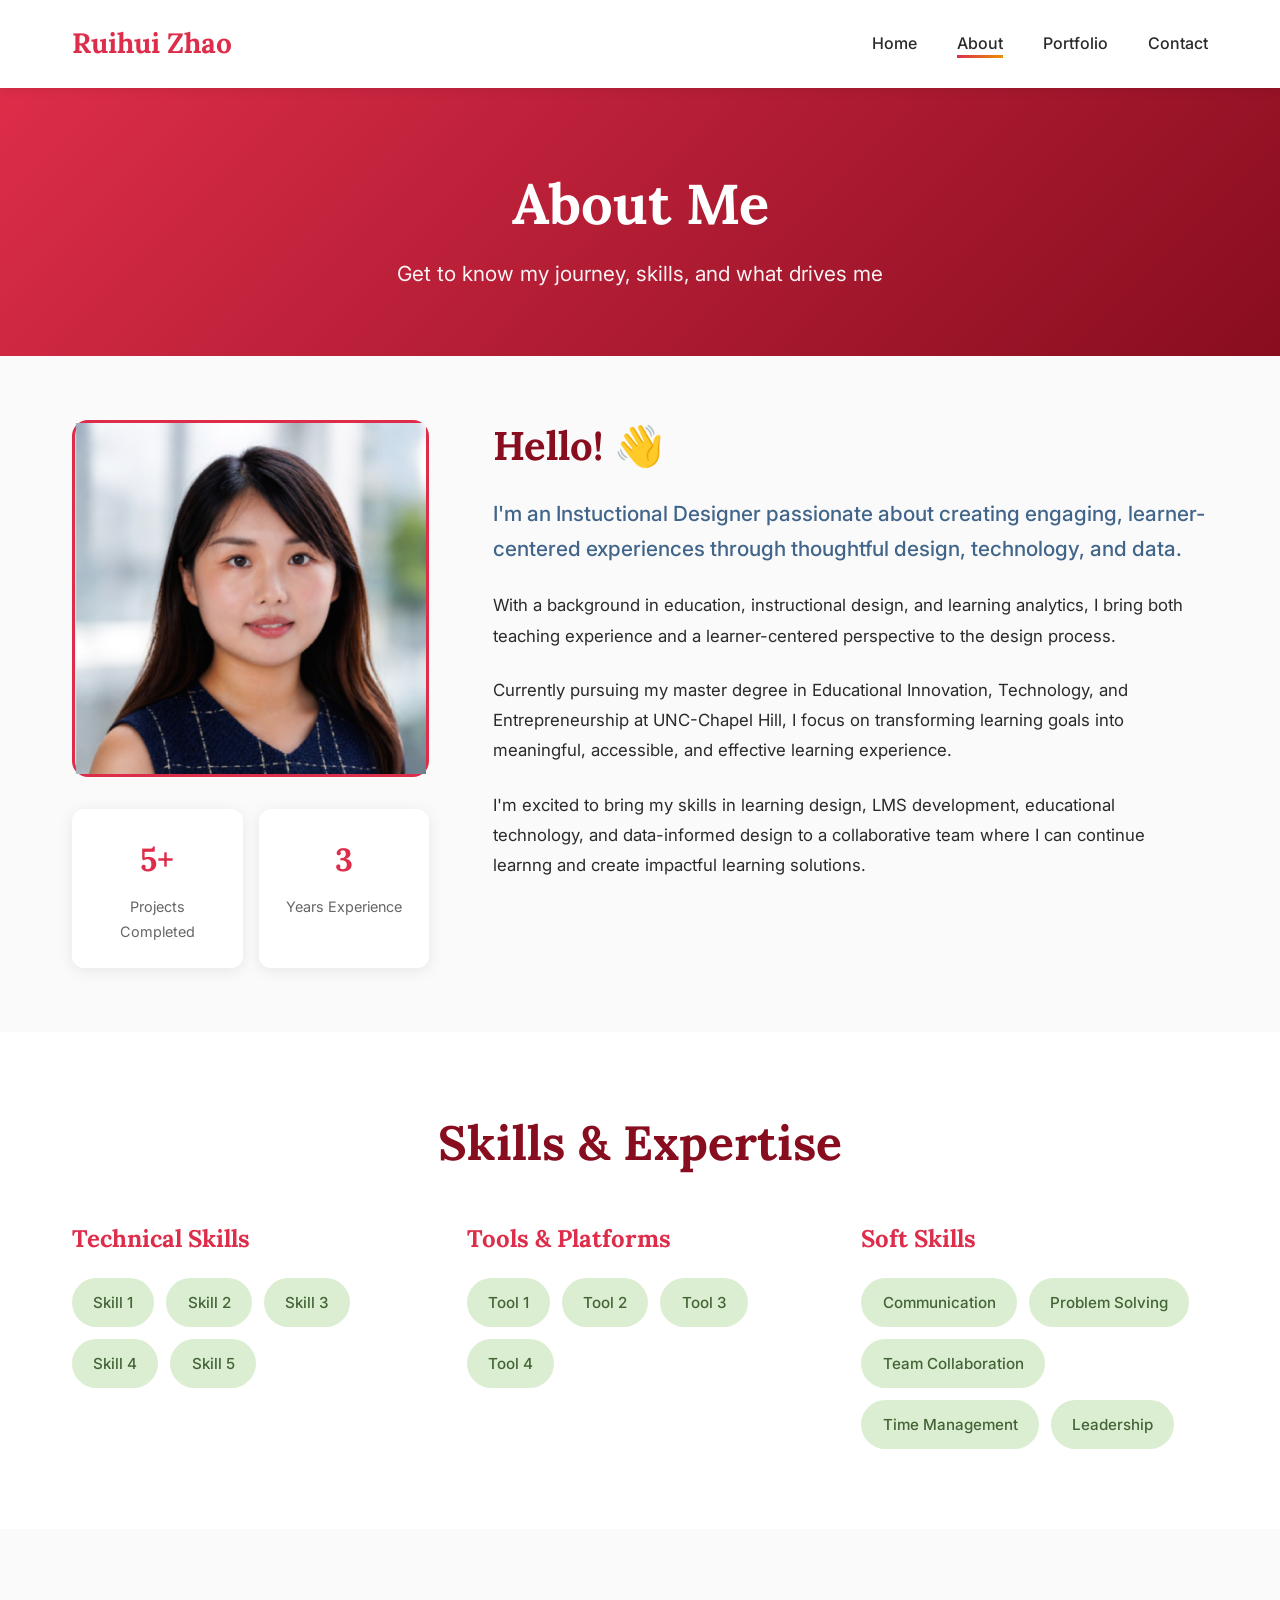
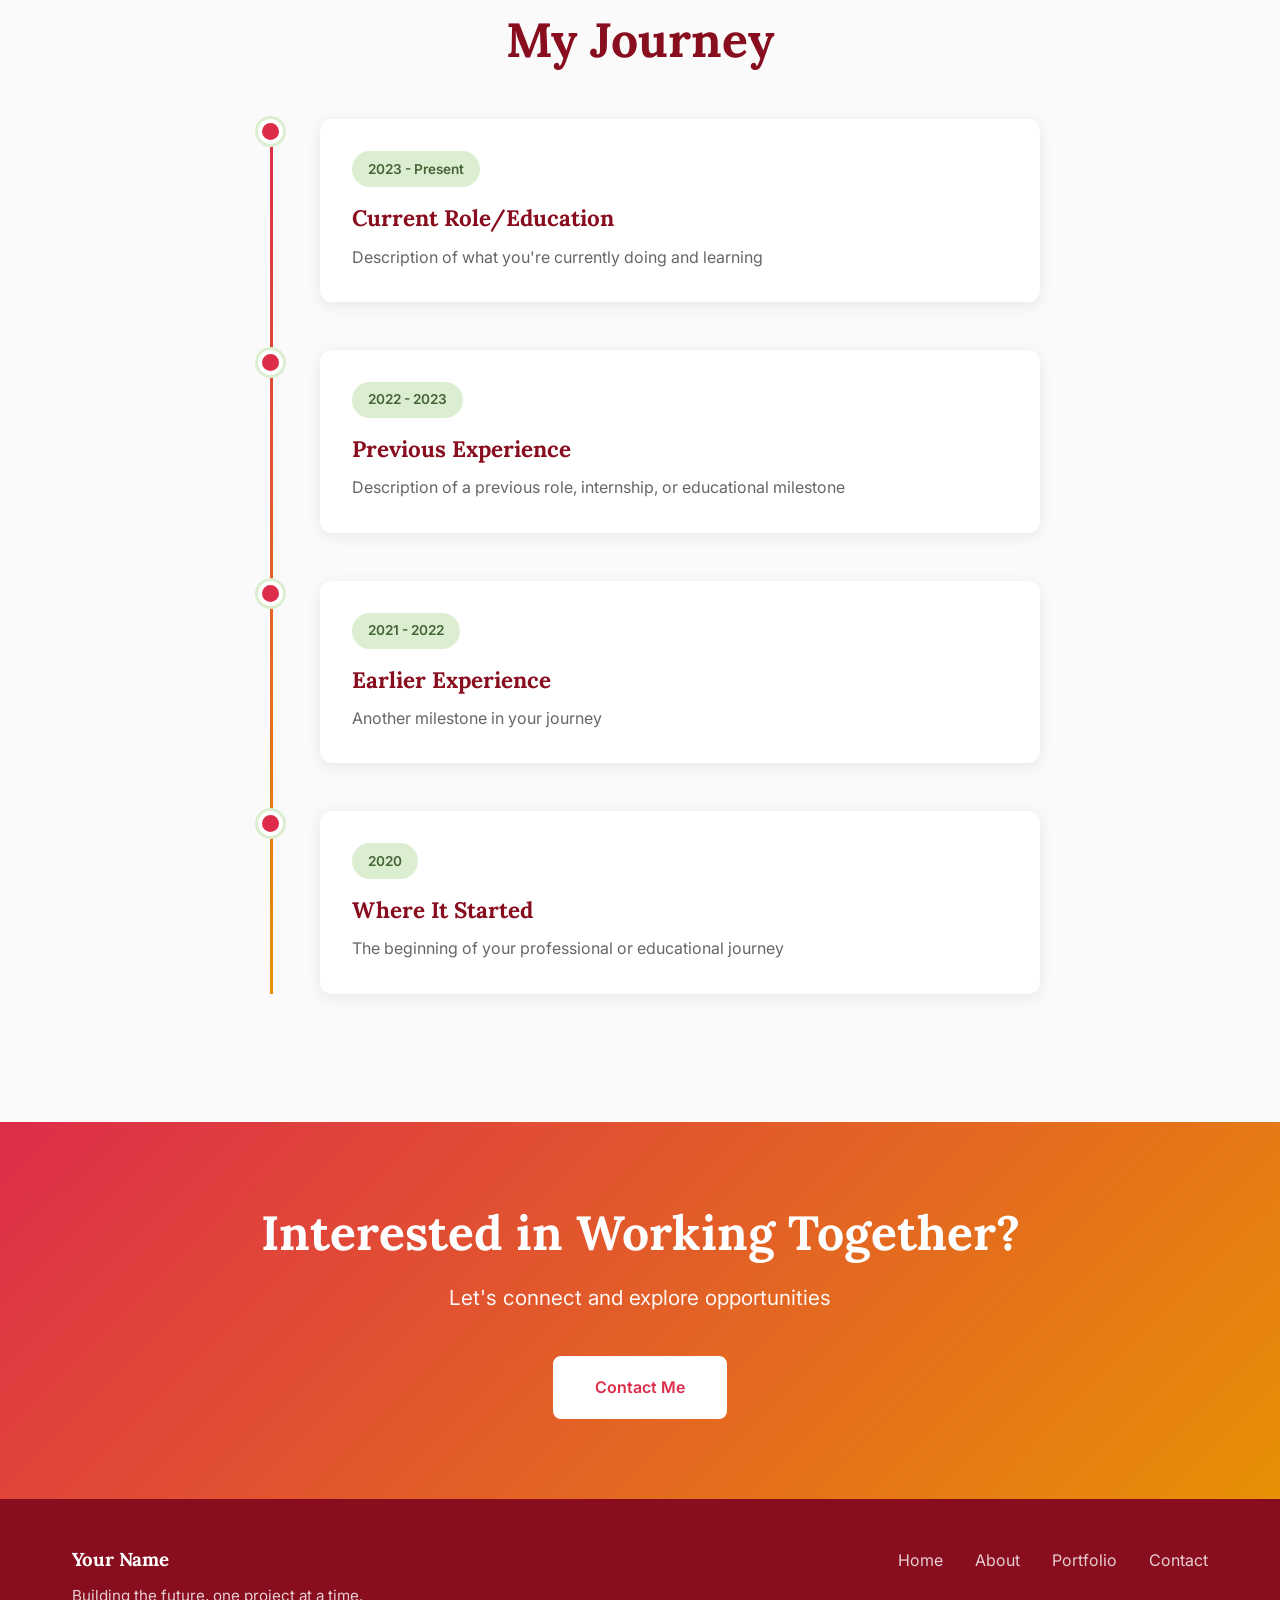
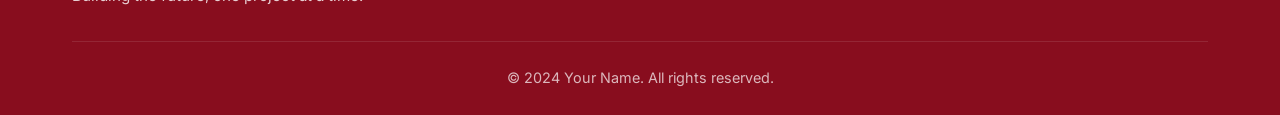
==== commit a142b501: "Fix image tag formatting in about.html" ====
--- a/about.html
+++ b/about.html
@@ -38,7 +38,7 @@
                 <!-- Photo/Visual Section -->
                 <div class="about-visual">
                     <div class="profile-placeholder">
-                        <p><img src="profile.png" alt="Profile photo"></p>
+                        <img src="profile.png" alt="Profile photo">
                     </div>
                     <div class="about-stats">
                         <div class="stat-box">
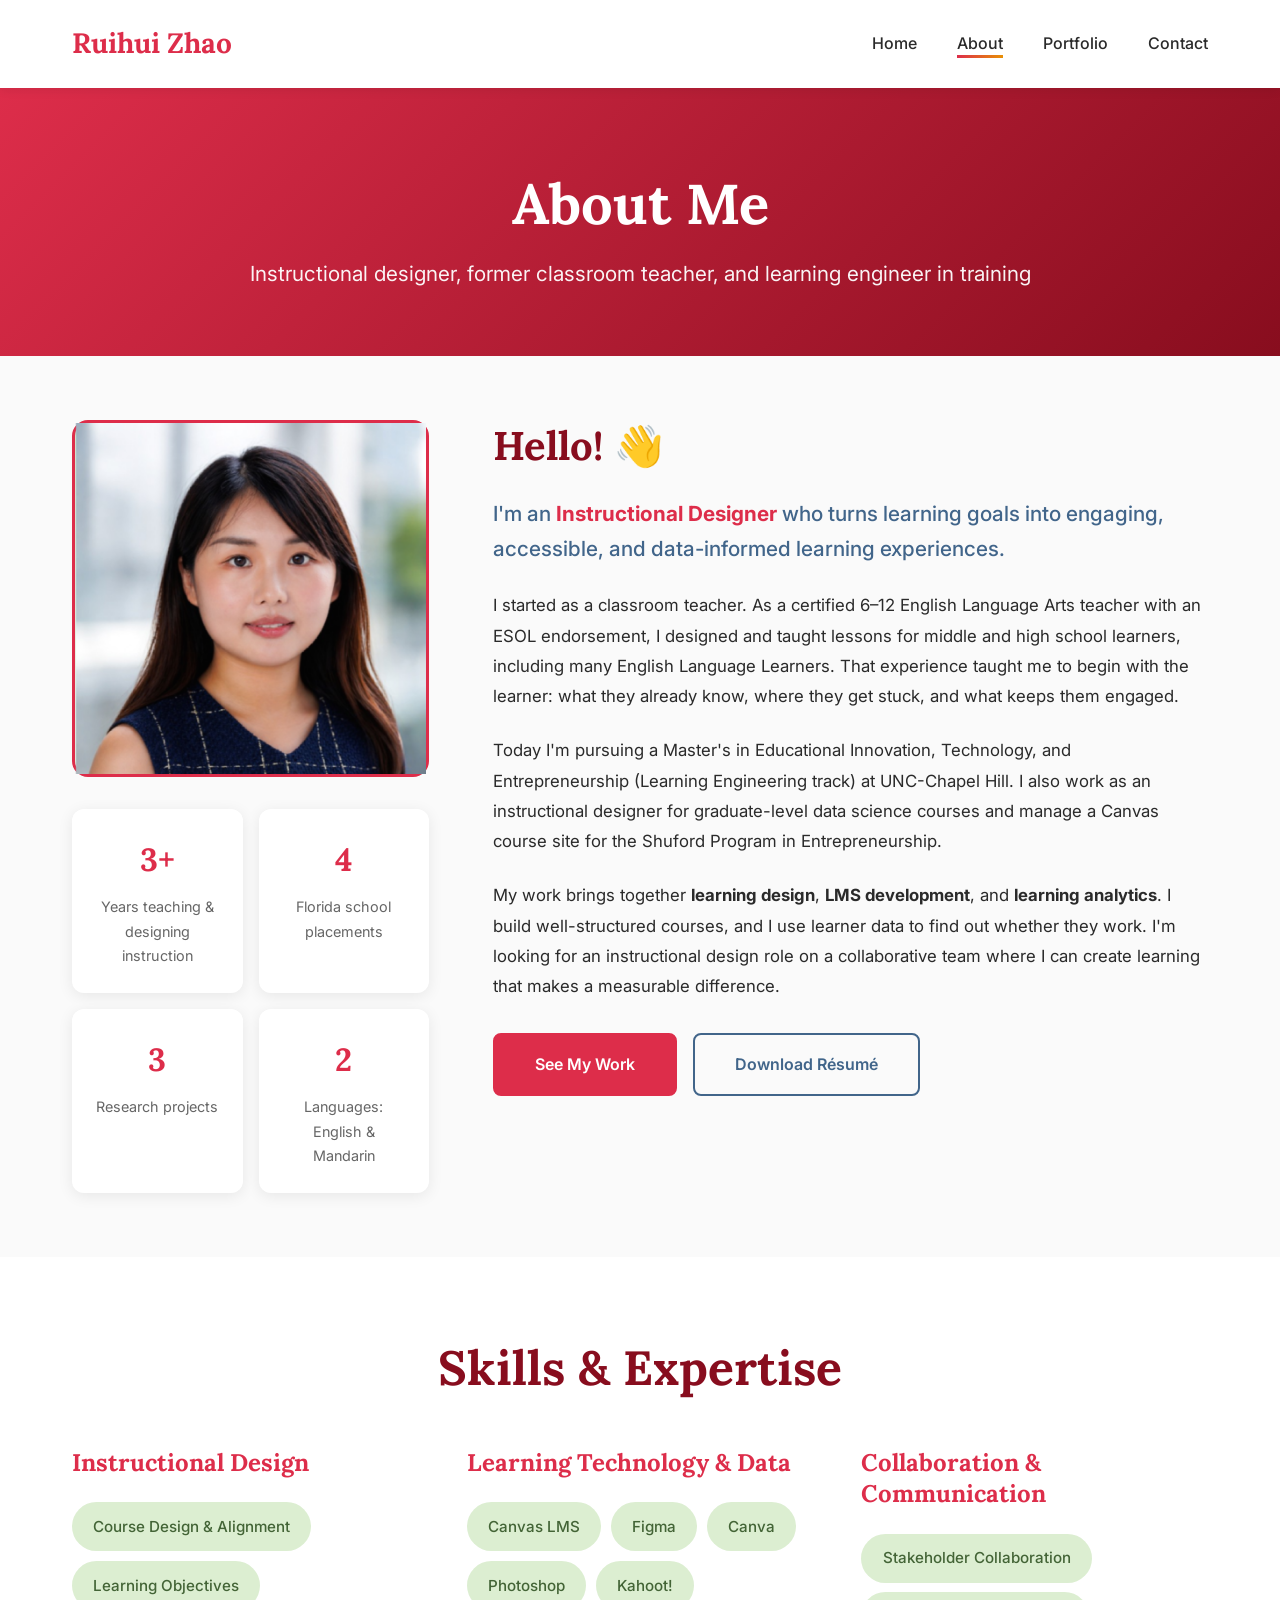
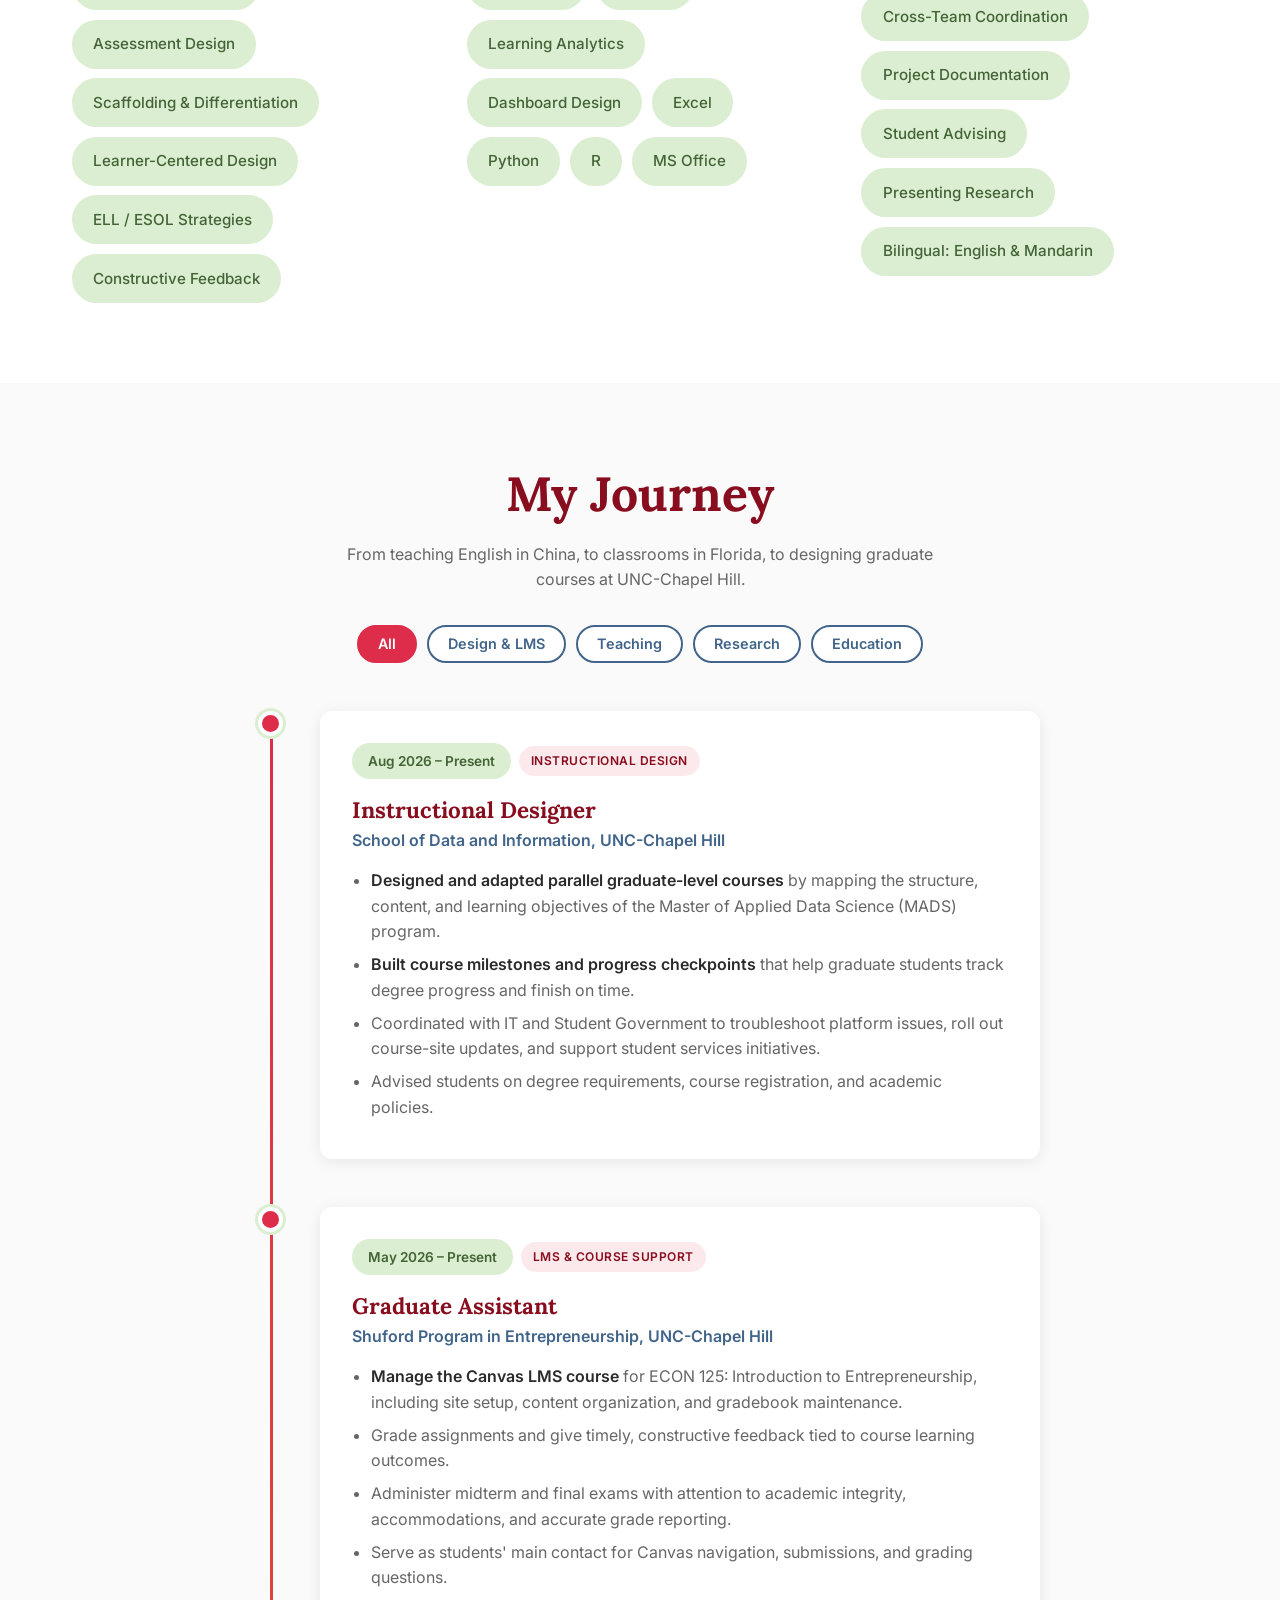
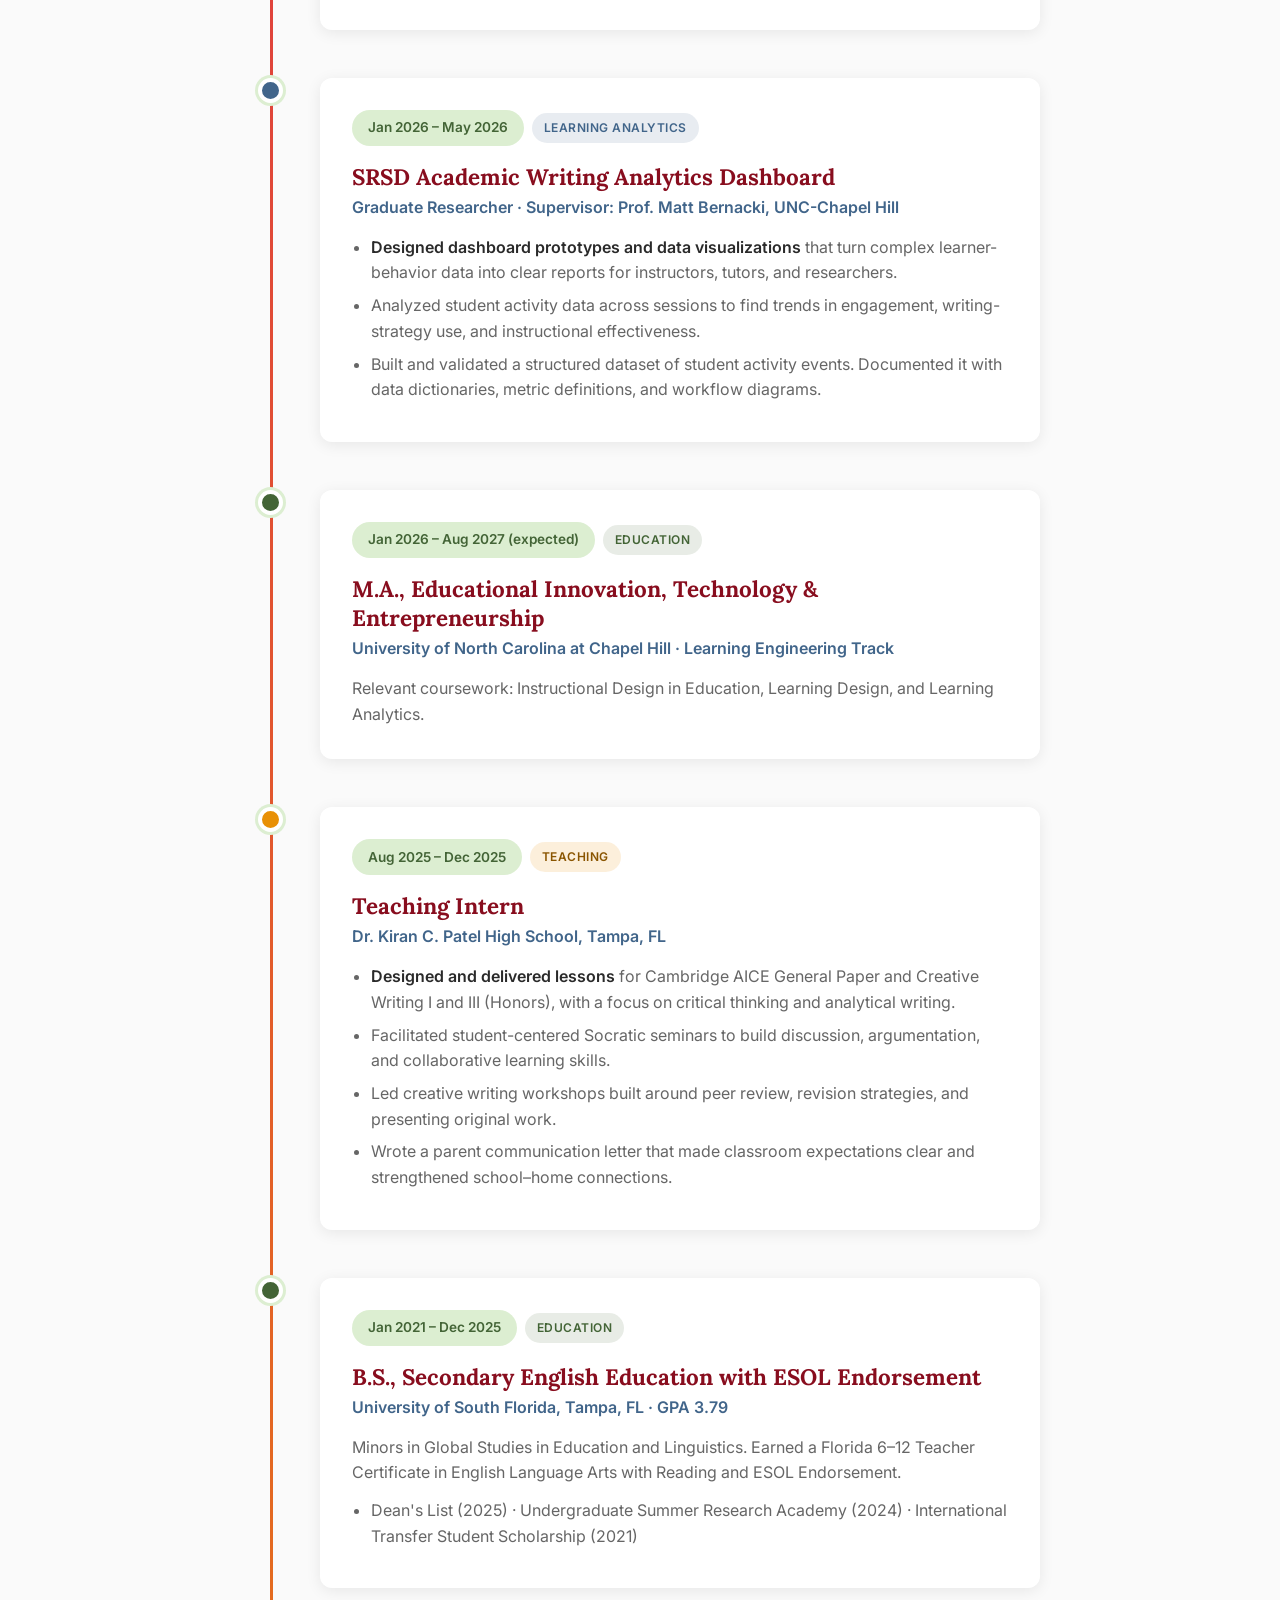
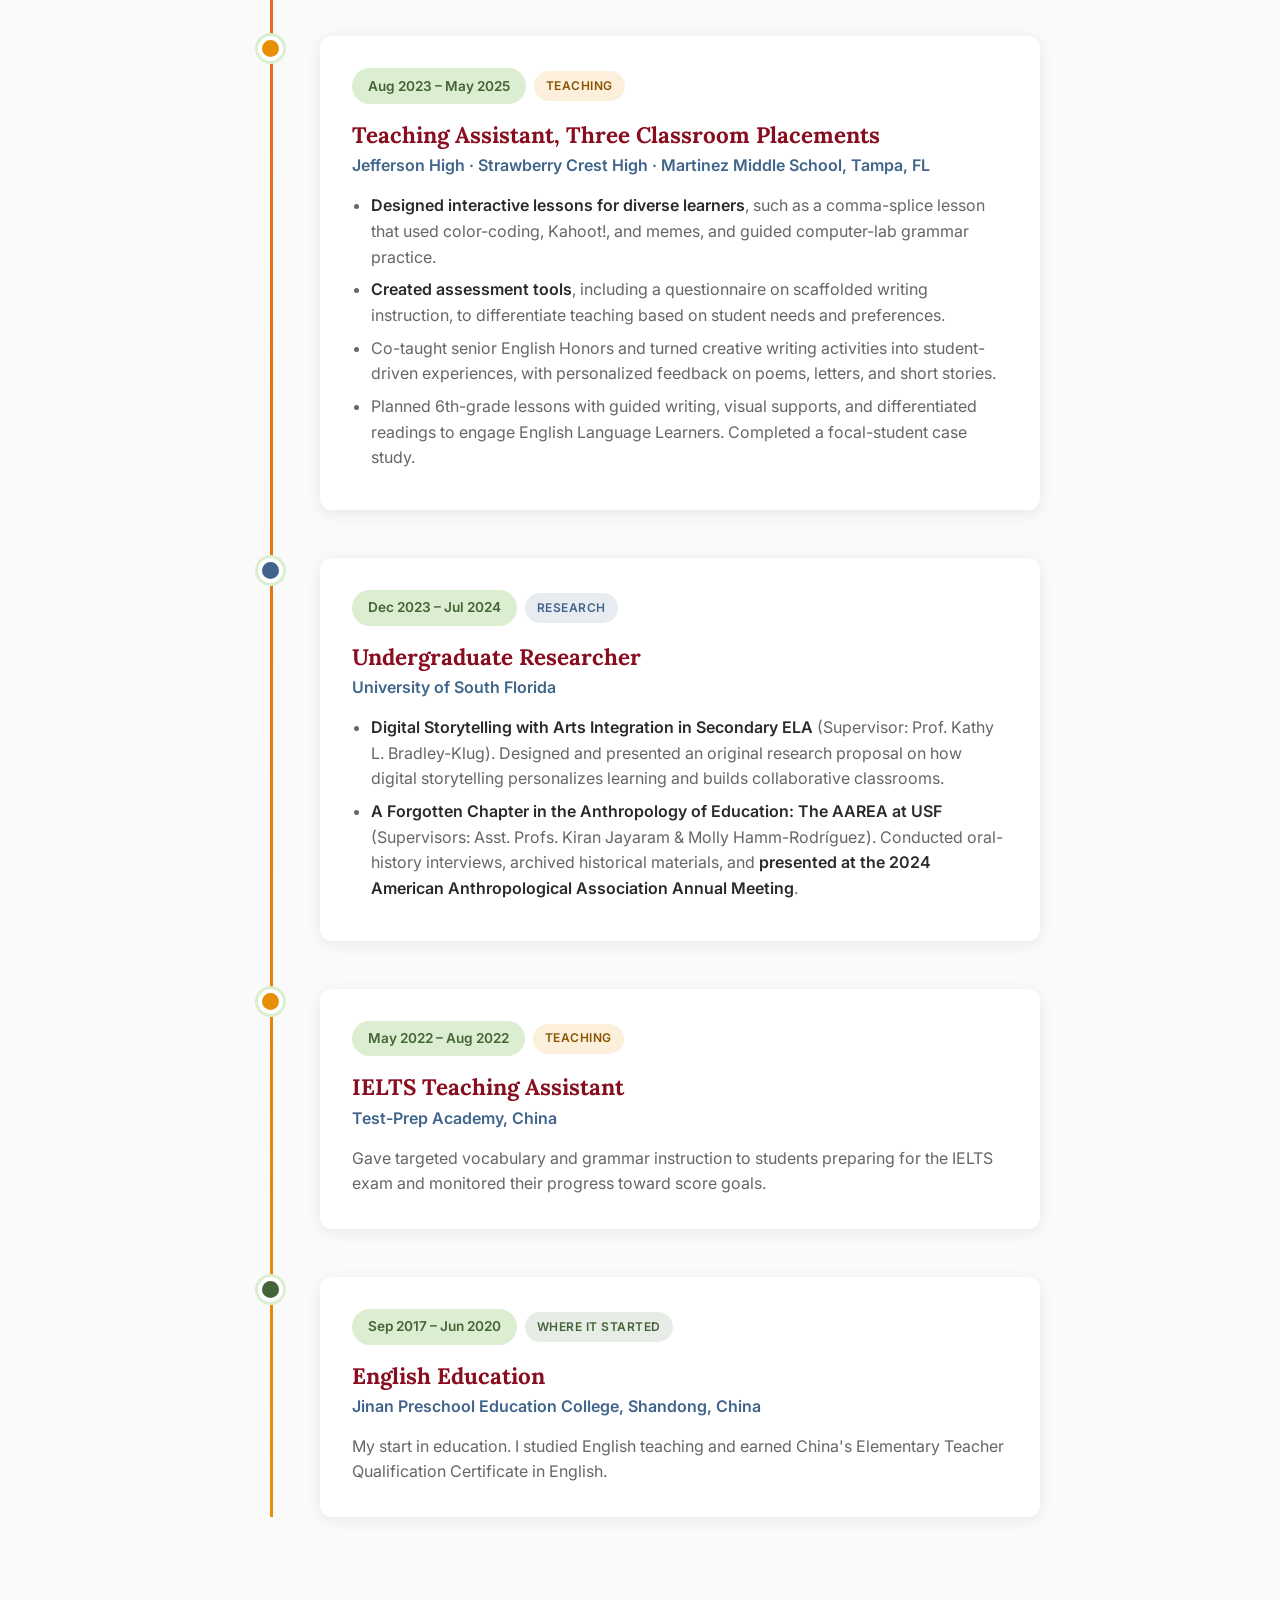
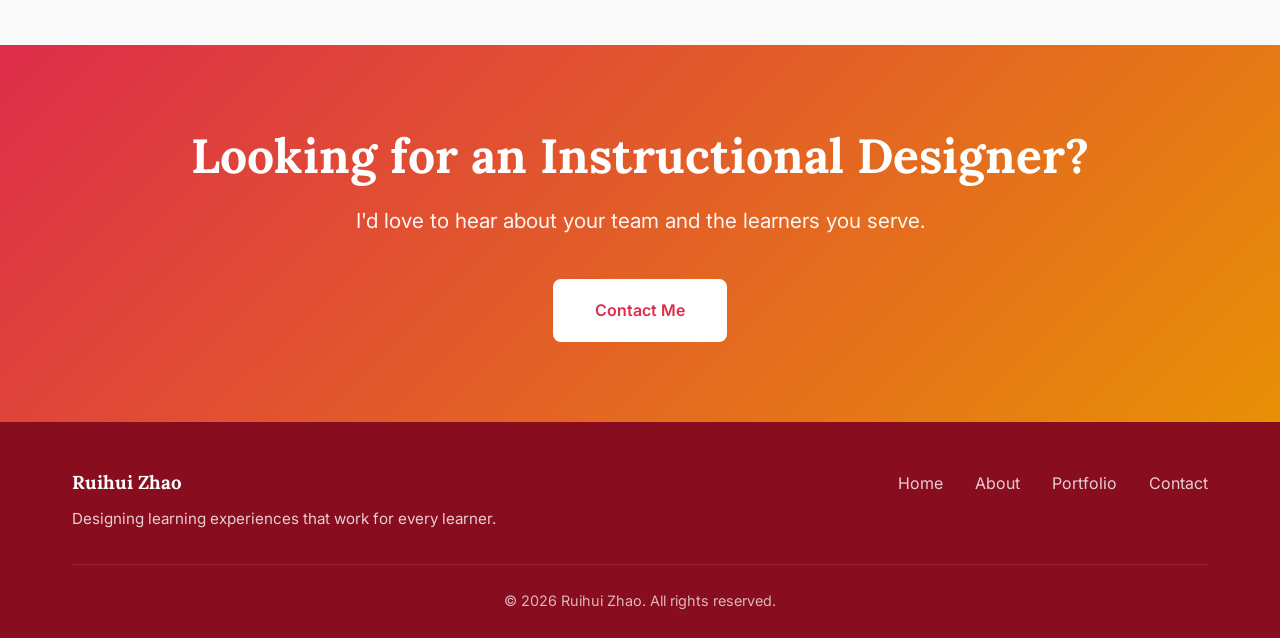
==== commit 5141bccf: "Rename about_1.html to about.html" ====
--- a/about.html
+++ b/about.html
@@ -3,11 +3,68 @@
 <head>
     <meta charset="UTF-8">
     <meta name="viewport" content="width=device-width, initial-scale=1.0">
-    <title>About - Ruihui Zhao</title>
+    <title>About - Ruihui Zhao | Instructional Designer</title>
+    <meta name="description" content="Ruihui Zhao is an instructional designer and learning engineer who designs learner-centered, data-informed courses and learning experiences.">
     <link rel="stylesheet" href="styles.css">
     <link rel="preconnect" href="https://fonts.googleapis.com">
     <link rel="preconnect" href="https://fonts.gstatic.com" crossorigin>
     <link href="https://fonts.googleapis.com/css2?family=Lora:wght@400;600;700&family=Inter:wght@300;400;500;600;700&display=swap" rel="stylesheet">
+
+    <!-- About-page additions (uses the color variables from styles.css) -->
+    <style>
+        /* Intro */
+        .about-text .lead strong { color: var(--primary); }
+        .about-actions { display: flex; flex-wrap: wrap; gap: 1rem; margin-top: 2rem; }
+        .about-stats { grid-template-columns: 1fr 1fr; margin-top: 1.5rem; }
+
+        /* Skills */
+        .skill-tags { display: flex; flex-wrap: wrap; gap: 0.6rem; }
+
+        /* Journey filters */
+        .journey-intro { text-align: center; color: var(--text-light); max-width: 640px; margin: 0.75rem auto 0; line-height: 1.6; }
+        .journey-filters { display: flex; justify-content: center; flex-wrap: wrap; gap: 0.6rem; margin-top: 2rem; }
+        .journey-filter {
+            font-family: var(--font-body); font-size: 0.9rem; font-weight: 600;
+            padding: 0.55rem 1.2rem; border-radius: 25px; cursor: pointer;
+            background: var(--white); color: var(--secondary);
+            border: 2px solid var(--secondary); transition: all 0.2s;
+        }
+        .journey-filter:hover { background: var(--secondary); color: var(--white); }
+        .journey-filter.active { background: var(--primary); border-color: var(--primary); color: var(--white); }
+
+        /* Timeline card details */
+        .timeline-meta { display: flex; flex-wrap: wrap; align-items: center; gap: 0.5rem; margin-bottom: 1rem; }
+        .timeline-meta .timeline-date { margin-bottom: 0; }
+        .timeline-type {
+            display: inline-block; font-size: 0.75rem; font-weight: 600; letter-spacing: 0.04em;
+            text-transform: uppercase; padding: 0.3rem 0.75rem; border-radius: 20px;
+        }
+        .type-work     { background: rgba(221, 45, 74, 0.1);  color: var(--crushed-berry); }
+        .type-teaching { background: rgba(232, 144, 5, 0.14); color: #8a5500; }
+        .type-research { background: rgba(65, 101, 138, 0.12); color: var(--baltic-blue); }
+        .type-education{ background: rgba(67, 100, 54, 0.12); color: var(--hunter-green); }
+
+        .timeline-content h3 { margin-bottom: 0.25rem; }
+        .timeline-org { font-weight: 600; color: var(--secondary) !important; margin-bottom: 0.9rem; }
+        .timeline-summary { margin-bottom: 0.75rem; }
+        .timeline-content ul { margin: 0; padding-left: 1.2rem; color: var(--text-light); line-height: 1.6; }
+        .timeline-content li { margin-bottom: 0.45rem; }
+        .timeline-content li strong { color: var(--text-dark); font-weight: 600; }
+
+        .timeline-item.type-work-item .timeline-dot      { background-color: var(--primary); }
+        .timeline-item.type-teaching-item .timeline-dot  { background-color: var(--carrot-orange); }
+        .timeline-item.type-research-item .timeline-dot  { background-color: var(--baltic-blue); }
+        .timeline-item.type-education-item .timeline-dot { background-color: var(--hunter-green); }
+        .timeline-item.is-hidden { display: none; }
+
+        @media (max-width: 600px) {
+            .timeline::before { left: 12px; }
+            .timeline-dot { left: 0; }
+            .timeline-item { padding-left: 44px; }
+            .timeline-content { padding: 1.4rem; }
+            .about-stats { grid-template-columns: 1fr 1fr; }
+        }
+    </style>
 </head>
 <body>
     <!-- Navigation -->
@@ -27,7 +84,7 @@
     <section class="page-header">
         <div class="container">
             <h1 class="page-title">About Me</h1>
-            <p class="page-description">Get to know my journey, skills, and what drives me</p>
+            <p class="page-description">Instructional designer, former classroom teacher, and learning engineer in training</p>
         </div>
     </section>
 
@@ -38,16 +95,24 @@
                 <!-- Photo/Visual Section -->
                 <div class="about-visual">
                     <div class="profile-placeholder">
-                        <img src="profile.png" alt="Profile photo">
+                        <img src="profile.png" alt="Profile photo of Ruihui Zhao" class="profile-photo">
                     </div>
                     <div class="about-stats">
                         <div class="stat-box">
-                            <span class="stat-number">5+</span>
-                            <span class="stat-label">Projects Completed</span>
+                            <span class="stat-number">3+</span>
+                            <span class="stat-label">Years teaching &amp; designing instruction</span>
+                        </div>
+                        <div class="stat-box">
+                            <span class="stat-number">4</span>
+                            <span class="stat-label">Florida school placements</span>
                         </div>
                         <div class="stat-box">
                             <span class="stat-number">3</span>
-                            <span class="stat-label">Years Experience</span>
+                            <span class="stat-label">Research projects</span>
+                        </div>
+                        <div class="stat-box">
+                            <span class="stat-number">2</span>
+                            <span class="stat-label">Languages: English &amp; Mandarin</span>
                         </div>
                     </div>
                 </div>
@@ -56,26 +121,34 @@
                 <div class="about-text">
                     <h2>Hello! 👋</h2>
                     <p class="lead">
-                        I'm an Instuctional Designer passionate about creating engaging,
-                        learner-centered experiences through thoughtful design, technology, 
-                        and data.
+                        I'm an <strong>Instructional Designer</strong> who turns learning goals into
+                        engaging, accessible, and data-informed learning experiences.
                     </p>
                     <p>
-                        With a background in education, instructional design, and learning
-                        analytics, I bring both teaching experience and a learner-centered
-                        perspective to the design process. 
+                        I started as a classroom teacher. As a certified 6–12 English Language Arts
+                        teacher with an ESOL endorsement, I designed and taught lessons for middle and
+                        high school learners, including many English Language Learners. That experience
+                        taught me to begin with the learner: what they already know, where they get
+                        stuck, and what keeps them engaged.
                     </p>
                     <p>
-                        Currently pursuing my master degree in Educational Innovation,
-                        Technology, and Entrepreneurship at UNC-Chapel Hill, I focus on
-                        transforming learning goals into meaningful, accessible, and effective
-                        learning experience.
+                        Today I'm pursuing a Master's in Educational Innovation, Technology, and
+                        Entrepreneurship (Learning Engineering track) at UNC-Chapel Hill. I also work as an
+                        instructional designer for graduate-level data science courses and manage a
+                        Canvas course site for the Shuford Program in Entrepreneurship.
                     </p>
                     <p>
-                        I'm excited to bring my skills in learning design, LMS development,
-                        educational technology, and data-informed design to a collaborative
-                        team where I can continue learnng and create impactful learning solutions.
+                        My work brings together <strong>learning design</strong>,
+                        <strong>LMS development</strong>, and <strong>learning analytics</strong>. I build
+                        well-structured courses, and I use learner data to find out whether they work.
+                        I'm looking for an instructional design role on a collaborative team where I can
+                        create learning that makes a measurable difference.
                     </p>
+                    <div class="about-actions">
+                        <a href="portfolio.html" class="btn btn-primary">See My Work</a>
+                        <!-- Upload your CV as a PDF (without home address/phone) and update the file name below -->
+                        <a href="Ruihui_Zhao_Resume.pdf" class="btn btn-secondary" target="_blank" rel="noopener">Download Résumé</a>
+                    </div>
                 </div>
             </div>
         </div>
@@ -84,38 +157,48 @@
     <!-- Skills Section -->
     <section class="skills-section">
         <div class="container">
-            <h2 class="section-title">Skills & Expertise</h2>
-            
+            <h2 class="section-title">Skills &amp; Expertise</h2>
+
             <div class="skills-categories">
                 <div class="skill-category">
-                    <h3>Technical Skills</h3>
+                    <h3>Instructional Design</h3>
                     <div class="skill-tags">
-                        <span class="skill-tag">Skill 1</span>
-                        <span class="skill-tag">Skill 2</span>
-                        <span class="skill-tag">Skill 3</span>
-                        <span class="skill-tag">Skill 4</span>
-                        <span class="skill-tag">Skill 5</span>
+                        <span class="skill-tag">Course Design &amp; Alignment</span>
+                        <span class="skill-tag">Learning Objectives</span>
+                        <span class="skill-tag">Assessment Design</span>
+                        <span class="skill-tag">Scaffolding &amp; Differentiation</span>
+                        <span class="skill-tag">Learner-Centered Design</span>
+                        <span class="skill-tag">ELL / ESOL Strategies</span>
+                        <span class="skill-tag">Constructive Feedback</span>
                     </div>
                 </div>
 
                 <div class="skill-category">
-                    <h3>Tools & Platforms</h3>
+                    <h3>Learning Technology &amp; Data</h3>
                     <div class="skill-tags">
-                        <span class="skill-tag">Tool 1</span>
-                        <span class="skill-tag">Tool 2</span>
-                        <span class="skill-tag">Tool 3</span>
-                        <span class="skill-tag">Tool 4</span>
+                        <span class="skill-tag">Canvas LMS</span>
+                        <span class="skill-tag">Figma</span>
+                        <span class="skill-tag">Canva</span>
+                        <span class="skill-tag">Photoshop</span>
+                        <span class="skill-tag">Kahoot!</span>
+                        <span class="skill-tag">Learning Analytics</span>
+                        <span class="skill-tag">Dashboard Design</span>
+                        <span class="skill-tag">Excel</span>
+                        <span class="skill-tag">Python</span>
+                        <span class="skill-tag">R</span>
+                        <span class="skill-tag">MS Office</span>
                     </div>
                 </div>
 
                 <div class="skill-category">
-                    <h3>Soft Skills</h3>
+                    <h3>Collaboration &amp; Communication</h3>
                     <div class="skill-tags">
-                        <span class="skill-tag">Communication</span>
-                        <span class="skill-tag">Problem Solving</span>
-                        <span class="skill-tag">Team Collaboration</span>
-                        <span class="skill-tag">Time Management</span>
-                        <span class="skill-tag">Leadership</span>
+                        <span class="skill-tag">Stakeholder Collaboration</span>
+                        <span class="skill-tag">Cross-Team Coordination</span>
+                        <span class="skill-tag">Project Documentation</span>
+                        <span class="skill-tag">Student Advising</span>
+                        <span class="skill-tag">Presenting Research</span>
+                        <span class="skill-tag">Bilingual: English &amp; Mandarin</span>
                     </div>
                 </div>
             </div>
@@ -126,43 +209,191 @@
     <section class="timeline-section">
         <div class="container">
             <h2 class="section-title">My Journey</h2>
-            
+            <p class="journey-intro">
+                From teaching English in China, to classrooms in Florida, to designing graduate
+                courses at UNC-Chapel Hill.
+            </p>
+
+            <div class="journey-filters" role="group" aria-label="Filter journey">
+                <button class="journey-filter active" data-filter="all" aria-pressed="true">All</button>
+                <button class="journey-filter" data-filter="work" aria-pressed="false">Design &amp; LMS</button>
+                <button class="journey-filter" data-filter="teaching" aria-pressed="false">Teaching</button>
+                <button class="journey-filter" data-filter="research" aria-pressed="false">Research</button>
+                <button class="journey-filter" data-filter="education" aria-pressed="false">Education</button>
+            </div>
+
             <div class="timeline">
-                <div class="timeline-item">
-                    <div class="timeline-dot"></div>
-                    <div class="timeline-content">
-                        <span class="timeline-date">2023 - Present</span>
-                        <h3>Current Role/Education</h3>
-                        <p>Description of what you're currently doing and learning</p>
-                    </div>
-                </div>
-
-                <div class="timeline-item">
-                    <div class="timeline-dot"></div>
-                    <div class="timeline-content">
-                        <span class="timeline-date">2022 - 2023</span>
-                        <h3>Previous Experience</h3>
-                        <p>Description of a previous role, internship, or educational milestone</p>
-                    </div>
-                </div>
-
-                <div class="timeline-item">
-                    <div class="timeline-dot"></div>
-                    <div class="timeline-content">
-                        <span class="timeline-date">2021 - 2022</span>
-                        <h3>Earlier Experience</h3>
-                        <p>Another milestone in your journey</p>
-                    </div>
-                </div>
-
-                <div class="timeline-item">
-                    <div class="timeline-dot"></div>
-                    <div class="timeline-content">
-                        <span class="timeline-date">2020</span>
-                        <h3>Where It Started</h3>
-                        <p>The beginning of your professional or educational journey</p>
-                    </div>
-                </div>
+
+                <!-- Instructional Designer -->
+                <div class="timeline-item type-work-item" data-type="work">
+                    <div class="timeline-dot"></div>
+                    <div class="timeline-content">
+                        <div class="timeline-meta">
+                            <span class="timeline-date">Aug 2026 – Present</span>
+                            <span class="timeline-type type-work">Instructional Design</span>
+                        </div>
+                        <h3>Instructional Designer</h3>
+                        <p class="timeline-org">School of Data and Information, UNC-Chapel Hill</p>
+                        <ul>
+                            <li><strong>Designed and adapted parallel graduate-level courses</strong> by mapping the structure, content, and learning objectives of the Master of Applied Data Science (MADS) program.</li>
+                            <li><strong>Built course milestones and progress checkpoints</strong> that help graduate students track degree progress and finish on time.</li>
+                            <li>Coordinated with IT and Student Government to troubleshoot platform issues, roll out course-site updates, and support student services initiatives.</li>
+                            <li>Advised students on degree requirements, course registration, and academic policies.</li>
+                        </ul>
+                    </div>
+                </div>
+
+                <!-- Graduate Assistant -->
+                <div class="timeline-item type-work-item" data-type="work">
+                    <div class="timeline-dot"></div>
+                    <div class="timeline-content">
+                        <div class="timeline-meta">
+                            <span class="timeline-date">May 2026 – Present</span>
+                            <span class="timeline-type type-work">LMS &amp; Course Support</span>
+                        </div>
+                        <h3>Graduate Assistant</h3>
+                        <p class="timeline-org">Shuford Program in Entrepreneurship, UNC-Chapel Hill</p>
+                        <ul>
+                            <li><strong>Manage the Canvas LMS course</strong> for ECON 125: Introduction to Entrepreneurship, including site setup, content organization, and gradebook maintenance.</li>
+                            <li>Grade assignments and give timely, constructive feedback tied to course learning outcomes.</li>
+                            <li>Administer midterm and final exams with attention to academic integrity, accommodations, and accurate grade reporting.</li>
+                            <li>Serve as students' main contact for Canvas navigation, submissions, and grading questions.</li>
+                        </ul>
+                    </div>
+                </div>
+
+                <!-- Learning Analytics Project -->
+                <div class="timeline-item type-research-item" data-type="research">
+                    <div class="timeline-dot"></div>
+                    <div class="timeline-content">
+                        <div class="timeline-meta">
+                            <span class="timeline-date">Jan 2026 – May 2026</span>
+                            <span class="timeline-type type-research">Learning Analytics</span>
+                        </div>
+                        <h3>SRSD Academic Writing Analytics Dashboard</h3>
+                        <p class="timeline-org">Graduate Researcher · Supervisor: Prof. Matt Bernacki, UNC-Chapel Hill</p>
+                        <ul>
+                            <li><strong>Designed dashboard prototypes and data visualizations</strong> that turn complex learner-behavior data into clear reports for instructors, tutors, and researchers.</li>
+                            <li>Analyzed student activity data across sessions to find trends in engagement, writing-strategy use, and instructional effectiveness.</li>
+                            <li>Built and validated a structured dataset of student activity events. Documented it with data dictionaries, metric definitions, and workflow diagrams.</li>
+                        </ul>
+                    </div>
+                </div>
+
+                <!-- M.A. UNC -->
+                <div class="timeline-item type-education-item" data-type="education">
+                    <div class="timeline-dot"></div>
+                    <div class="timeline-content">
+                        <div class="timeline-meta">
+                            <span class="timeline-date">Jan 2026 – Aug 2027 (expected)</span>
+                            <span class="timeline-type type-education">Education</span>
+                        </div>
+                        <h3>M.A., Educational Innovation, Technology &amp; Entrepreneurship</h3>
+                        <p class="timeline-org">University of North Carolina at Chapel Hill · Learning Engineering Track</p>
+                        <p>Relevant coursework: Instructional Design in Education, Learning Design, and Learning Analytics.</p>
+                    </div>
+                </div>
+
+                <!-- Teaching Internship -->
+                <div class="timeline-item type-teaching-item" data-type="teaching">
+                    <div class="timeline-dot"></div>
+                    <div class="timeline-content">
+                        <div class="timeline-meta">
+                            <span class="timeline-date">Aug 2025 – Dec 2025</span>
+                            <span class="timeline-type type-teaching">Teaching</span>
+                        </div>
+                        <h3>Teaching Intern</h3>
+                        <p class="timeline-org">Dr. Kiran C. Patel High School, Tampa, FL</p>
+                        <ul>
+                            <li><strong>Designed and delivered lessons</strong> for Cambridge AICE General Paper and Creative Writing I and III (Honors), with a focus on critical thinking and analytical writing.</li>
+                            <li>Facilitated student-centered Socratic seminars to build discussion, argumentation, and collaborative learning skills.</li>
+                            <li>Led creative writing workshops built around peer review, revision strategies, and presenting original work.</li>
+                            <li>Wrote a parent communication letter that made classroom expectations clear and strengthened school–home connections.</li>
+                        </ul>
+                    </div>
+                </div>
+
+                <!-- B.S. USF -->
+                <div class="timeline-item type-education-item" data-type="education">
+                    <div class="timeline-dot"></div>
+                    <div class="timeline-content">
+                        <div class="timeline-meta">
+                            <span class="timeline-date">Jan 2021 – Dec 2025</span>
+                            <span class="timeline-type type-education">Education</span>
+                        </div>
+                        <h3>B.S., Secondary English Education with ESOL Endorsement</h3>
+                        <p class="timeline-org">University of South Florida, Tampa, FL · GPA 3.79</p>
+                        <p class="timeline-summary">Minors in Global Studies in Education and Linguistics. Earned a Florida 6–12 Teacher Certificate in English Language Arts with Reading and ESOL Endorsement.</p>
+                        <ul>
+                            <li>Dean's List (2025) · Undergraduate Summer Research Academy (2024) · International Transfer Student Scholarship (2021)</li>
+                        </ul>
+                    </div>
+                </div>
+
+                <!-- Field Experience -->
+                <div class="timeline-item type-teaching-item" data-type="teaching">
+                    <div class="timeline-dot"></div>
+                    <div class="timeline-content">
+                        <div class="timeline-meta">
+                            <span class="timeline-date">Aug 2023 – May 2025</span>
+                            <span class="timeline-type type-teaching">Teaching</span>
+                        </div>
+                        <h3>Teaching Assistant, Three Classroom Placements</h3>
+                        <p class="timeline-org">Jefferson High · Strawberry Crest High · Martinez Middle School, Tampa, FL</p>
+                        <ul>
+                            <li><strong>Designed interactive lessons for diverse learners</strong>, such as a comma-splice lesson that used color-coding, Kahoot!, and memes, and guided computer-lab grammar practice.</li>
+                            <li><strong>Created assessment tools</strong>, including a questionnaire on scaffolded writing instruction, to differentiate teaching based on student needs and preferences.</li>
+                            <li>Co-taught senior English Honors and turned creative writing activities into student-driven experiences, with personalized feedback on poems, letters, and short stories.</li>
+                            <li>Planned 6th-grade lessons with guided writing, visual supports, and differentiated readings to engage English Language Learners. Completed a focal-student case study.</li>
+                        </ul>
+                    </div>
+                </div>
+
+                <!-- Undergraduate Research -->
+                <div class="timeline-item type-research-item" data-type="research">
+                    <div class="timeline-dot"></div>
+                    <div class="timeline-content">
+                        <div class="timeline-meta">
+                            <span class="timeline-date">Dec 2023 – Jul 2024</span>
+                            <span class="timeline-type type-research">Research</span>
+                        </div>
+                        <h3>Undergraduate Researcher</h3>
+                        <p class="timeline-org">University of South Florida</p>
+                        <ul>
+                            <li><strong>Digital Storytelling with Arts Integration in Secondary ELA</strong> (Supervisor: Prof. Kathy L. Bradley-Klug). Designed and presented an original research proposal on how digital storytelling personalizes learning and builds collaborative classrooms.</li>
+                            <li><strong>A Forgotten Chapter in the Anthropology of Education: The AAREA at USF</strong> (Supervisors: Asst. Profs. Kiran Jayaram &amp; Molly Hamm-Rodríguez). Conducted oral-history interviews, archived historical materials, and <strong>presented at the 2024 American Anthropological Association Annual Meeting</strong>.</li>
+                        </ul>
+                    </div>
+                </div>
+
+                <!-- IELTS TA -->
+                <div class="timeline-item type-teaching-item" data-type="teaching">
+                    <div class="timeline-dot"></div>
+                    <div class="timeline-content">
+                        <div class="timeline-meta">
+                            <span class="timeline-date">May 2022 – Aug 2022</span>
+                            <span class="timeline-type type-teaching">Teaching</span>
+                        </div>
+                        <h3>IELTS Teaching Assistant</h3>
+                        <p class="timeline-org">Test-Prep Academy, China</p>
+                        <p>Gave targeted vocabulary and grammar instruction to students preparing for the IELTS exam and monitored their progress toward score goals.</p>
+                    </div>
+                </div>
+
+                <!-- Where it started -->
+                <div class="timeline-item type-education-item" data-type="education">
+                    <div class="timeline-dot"></div>
+                    <div class="timeline-content">
+                        <div class="timeline-meta">
+                            <span class="timeline-date">Sep 2017 – Jun 2020</span>
+                            <span class="timeline-type type-education">Where It Started</span>
+                        </div>
+                        <h3>English Education</h3>
+                        <p class="timeline-org">Jinan Preschool Education College, Shandong, China</p>
+                        <p>My start in education. I studied English teaching and earned China's Elementary Teacher Qualification Certificate in English.</p>
+                    </div>
+                </div>
+
             </div>
         </div>
     </section>
@@ -171,8 +402,8 @@
     <section class="cta-section">
         <div class="container">
             <div class="cta-content">
-                <h2>Interested in Working Together?</h2>
-                <p>Let's connect and explore opportunities</p>
+                <h2>Looking for an Instructional Designer?</h2>
+                <p>I'd love to hear about your team and the learners you serve.</p>
                 <a href="contact.html" class="btn btn-light">Contact Me</a>
             </div>
         </div>
@@ -183,8 +414,8 @@
         <div class="container">
             <div class="footer-content">
                 <div class="footer-left">
-                    <h3>Your Name</h3>
-                    <p>Building the future, one project at a time.</p>
+                    <h3>Ruihui Zhao</h3>
+                    <p>Designing learning experiences that work for every learner.</p>
                 </div>
                 <div class="footer-links">
                     <a href="index.html">Home</a>
@@ -194,9 +425,30 @@
                 </div>
             </div>
             <div class="footer-bottom">
-                <p>&copy; 2024 Your Name. All rights reserved.</p>
+                <p>&copy; 2026 Ruihui Zhao. All rights reserved.</p>
             </div>
         </div>
     </footer>
+
+    <!-- Journey filter -->
+    <script>
+        (function () {
+            var buttons = document.querySelectorAll('.journey-filter');
+            var items = document.querySelectorAll('.timeline-item');
+            buttons.forEach(function (btn) {
+                btn.addEventListener('click', function () {
+                    var filter = btn.getAttribute('data-filter');
+                    buttons.forEach(function (b) {
+                        b.classList.toggle('active', b === btn);
+                        b.setAttribute('aria-pressed', b === btn ? 'true' : 'false');
+                    });
+                    items.forEach(function (item) {
+                        var show = filter === 'all' || item.getAttribute('data-type') === filter;
+                        item.classList.toggle('is-hidden', !show);
+                    });
+                });
+            });
+        })();
+    </script>
 </body>
 </html>
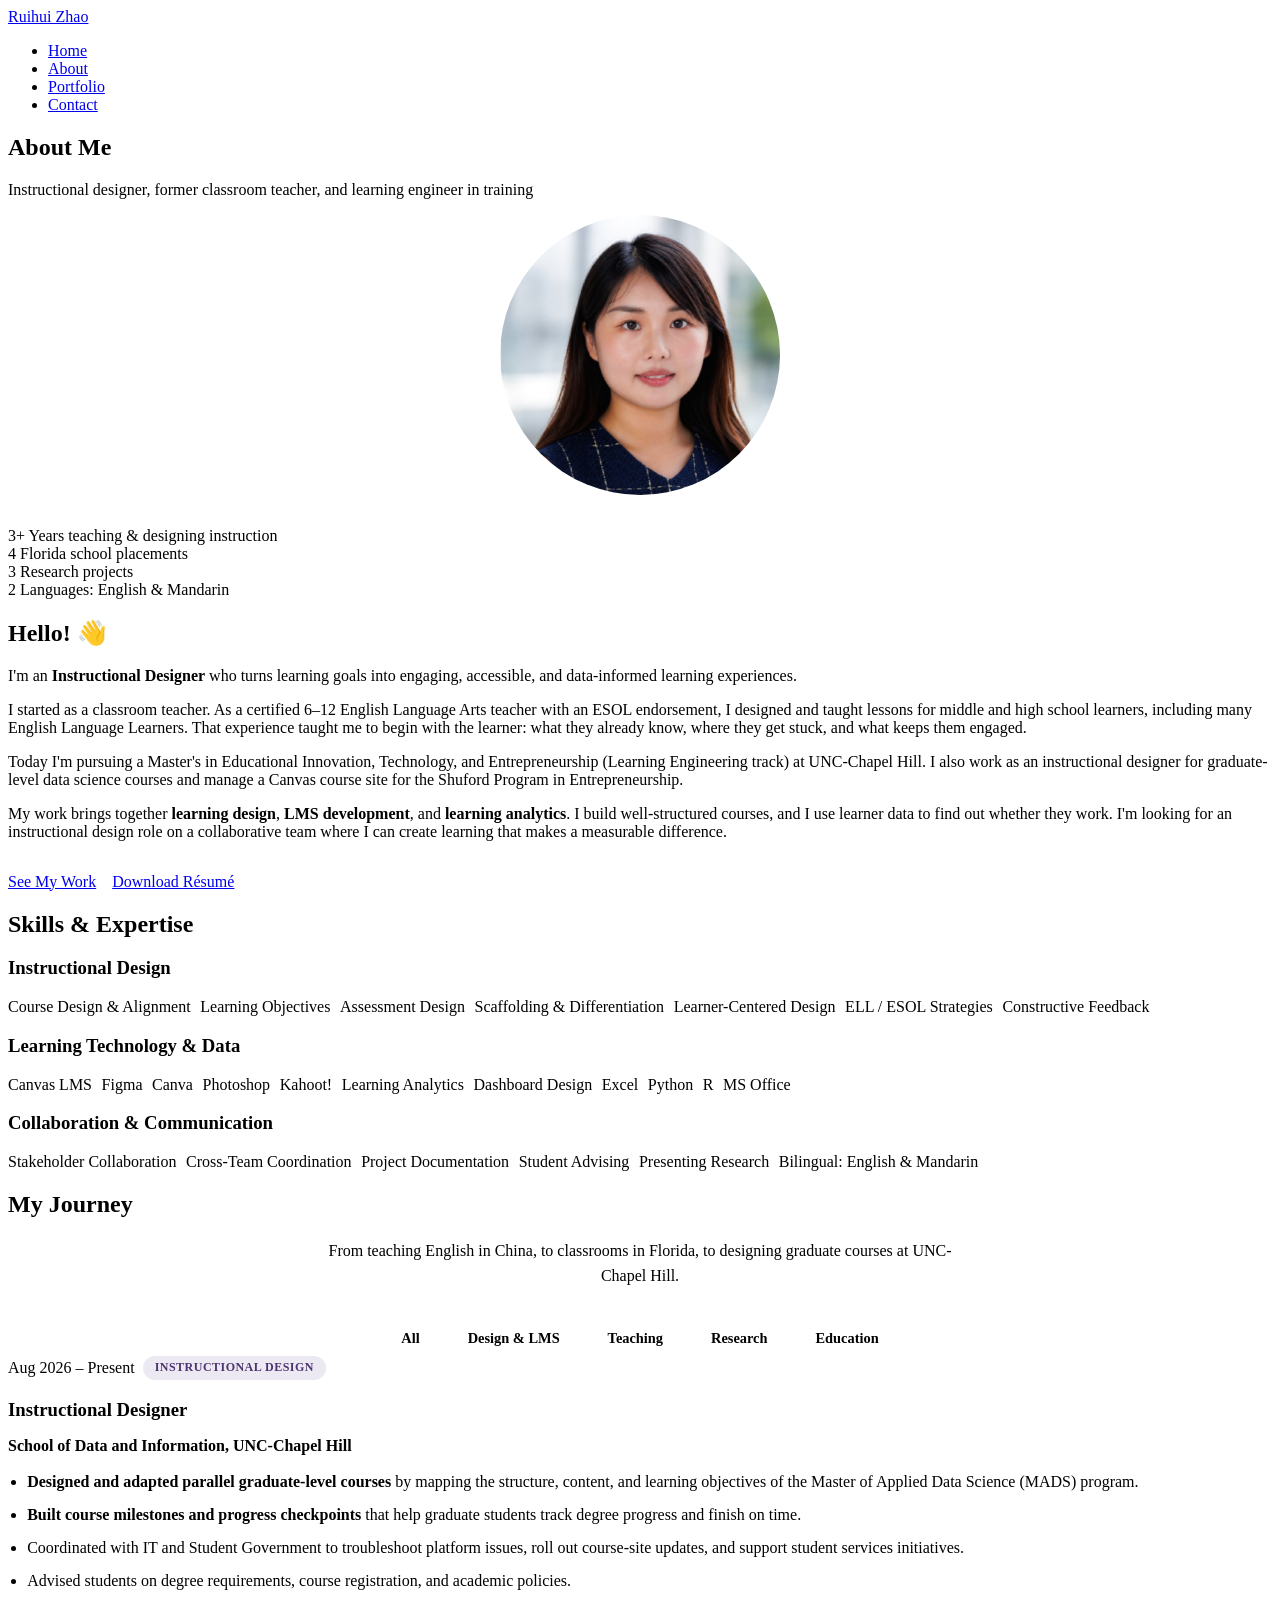
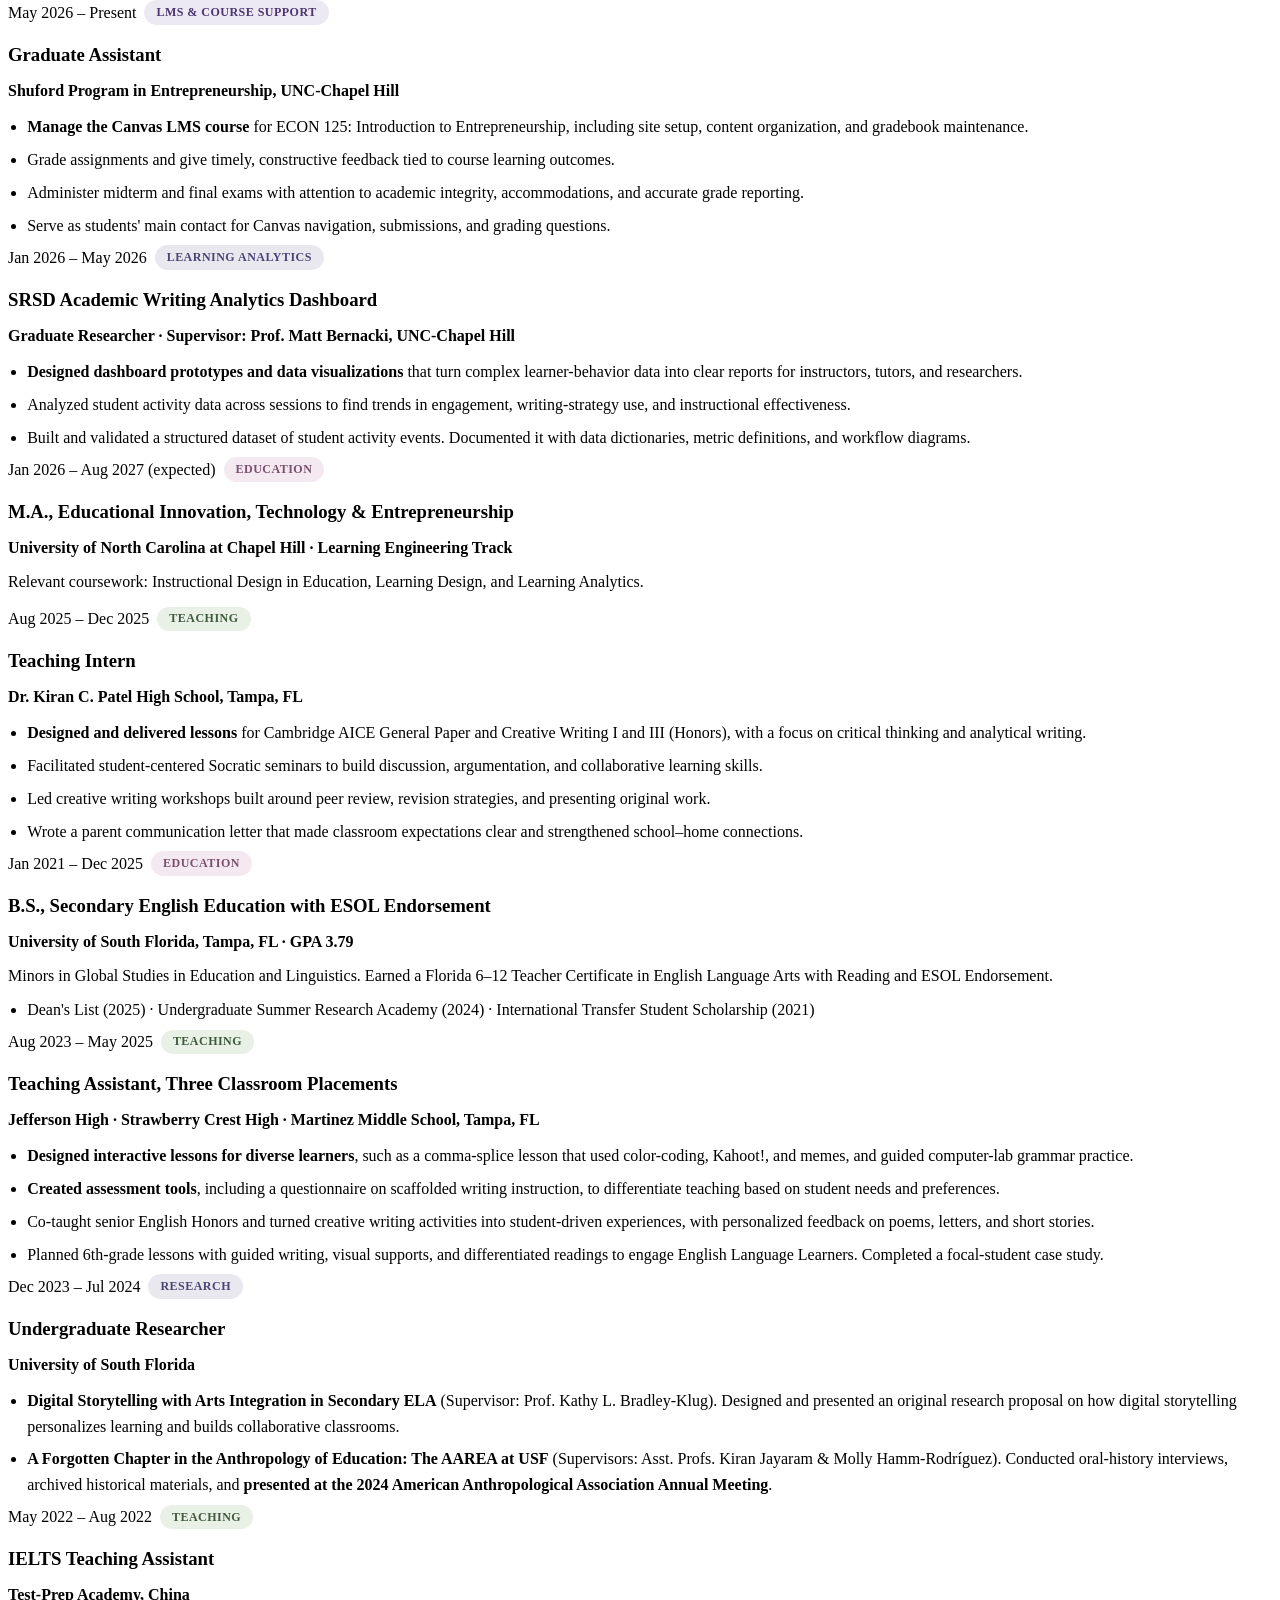
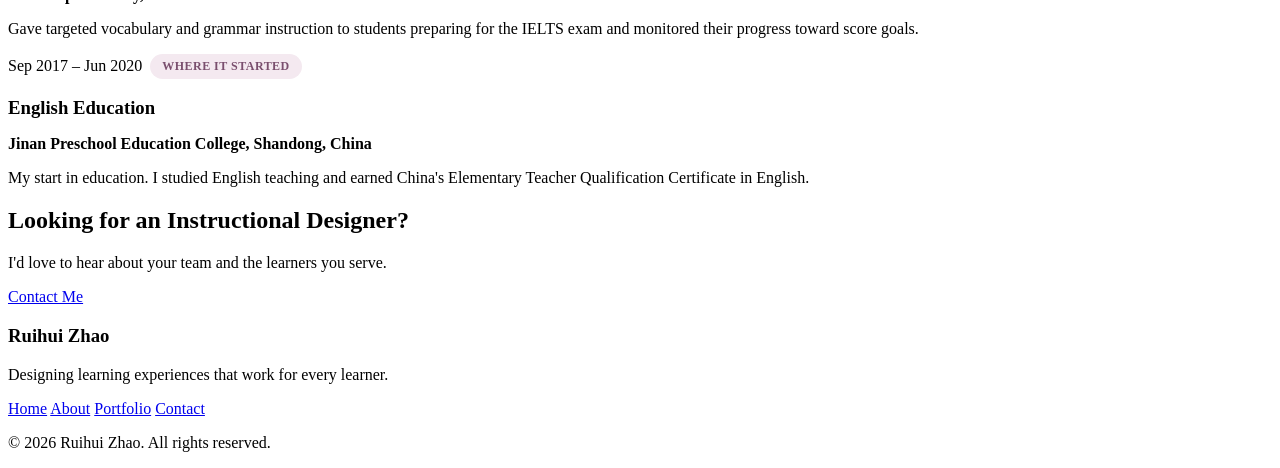
==== commit 7aef1cf0: "about me file upload" ====
--- a/about.html
+++ b/about.html
@@ -17,6 +17,19 @@
         .about-actions { display: flex; flex-wrap: wrap; gap: 1rem; margin-top: 2rem; }
         .about-stats { grid-template-columns: 1fr 1fr; margin-top: 1.5rem; }
 
+        /* Profile photo: medium circle */
+        .about-visual .profile-placeholder {
+            width: 280px; max-width: 80%; aspect-ratio: 1; height: auto;
+            margin: 0 auto 2rem; padding: 0;
+            border-radius: 50%; overflow: hidden;
+            border: 4px solid var(--white);
+            box-shadow: 0 0 0 4px var(--primary), 0 12px 30px rgba(46, 42, 71, 0.18);
+        }
+        .about-visual .profile-photo {
+            width: 100%; height: 100%; display: block;
+            object-fit: cover; object-position: center top;
+        }
+
         /* Skills */
         .skill-tags { display: flex; flex-wrap: wrap; gap: 0.6rem; }
 
@@ -39,10 +52,10 @@
             display: inline-block; font-size: 0.75rem; font-weight: 600; letter-spacing: 0.04em;
             text-transform: uppercase; padding: 0.3rem 0.75rem; border-radius: 20px;
         }
-        .type-work     { background: rgba(221, 45, 74, 0.1);  color: var(--crushed-berry); }
-        .type-teaching { background: rgba(232, 144, 5, 0.14); color: #8a5500; }
-        .type-research { background: rgba(65, 101, 138, 0.12); color: var(--baltic-blue); }
-        .type-education{ background: rgba(67, 100, 54, 0.12); color: var(--hunter-green); }
+        .type-work     { background: rgba(107, 78, 155, 0.12); color: #4B3470; }
+        .type-teaching { background: #E9F0E6; color: #3F5A3D; }
+        .type-research { background: rgba(74, 69, 119, 0.12); color: #4A4577; }
+        .type-education{ background: #F4E9F0; color: #7A4F6E; }
 
         .timeline-content h3 { margin-bottom: 0.25rem; }
         .timeline-org { font-weight: 600; color: var(--secondary) !important; margin-bottom: 0.9rem; }
@@ -51,10 +64,10 @@
         .timeline-content li { margin-bottom: 0.45rem; }
         .timeline-content li strong { color: var(--text-dark); font-weight: 600; }
 
-        .timeline-item.type-work-item .timeline-dot      { background-color: var(--primary); }
-        .timeline-item.type-teaching-item .timeline-dot  { background-color: var(--carrot-orange); }
-        .timeline-item.type-research-item .timeline-dot  { background-color: var(--baltic-blue); }
-        .timeline-item.type-education-item .timeline-dot { background-color: var(--hunter-green); }
+        .timeline-item.type-work-item .timeline-dot      { background-color: #6B4E9B; }
+        .timeline-item.type-teaching-item .timeline-dot  { background-color: #6F9470; }
+        .timeline-item.type-research-item .timeline-dot  { background-color: #4A4577; }
+        .timeline-item.type-education-item .timeline-dot { background-color: #B08BA8; }
         .timeline-item.is-hidden { display: none; }
 
         @media (max-width: 600px) {
